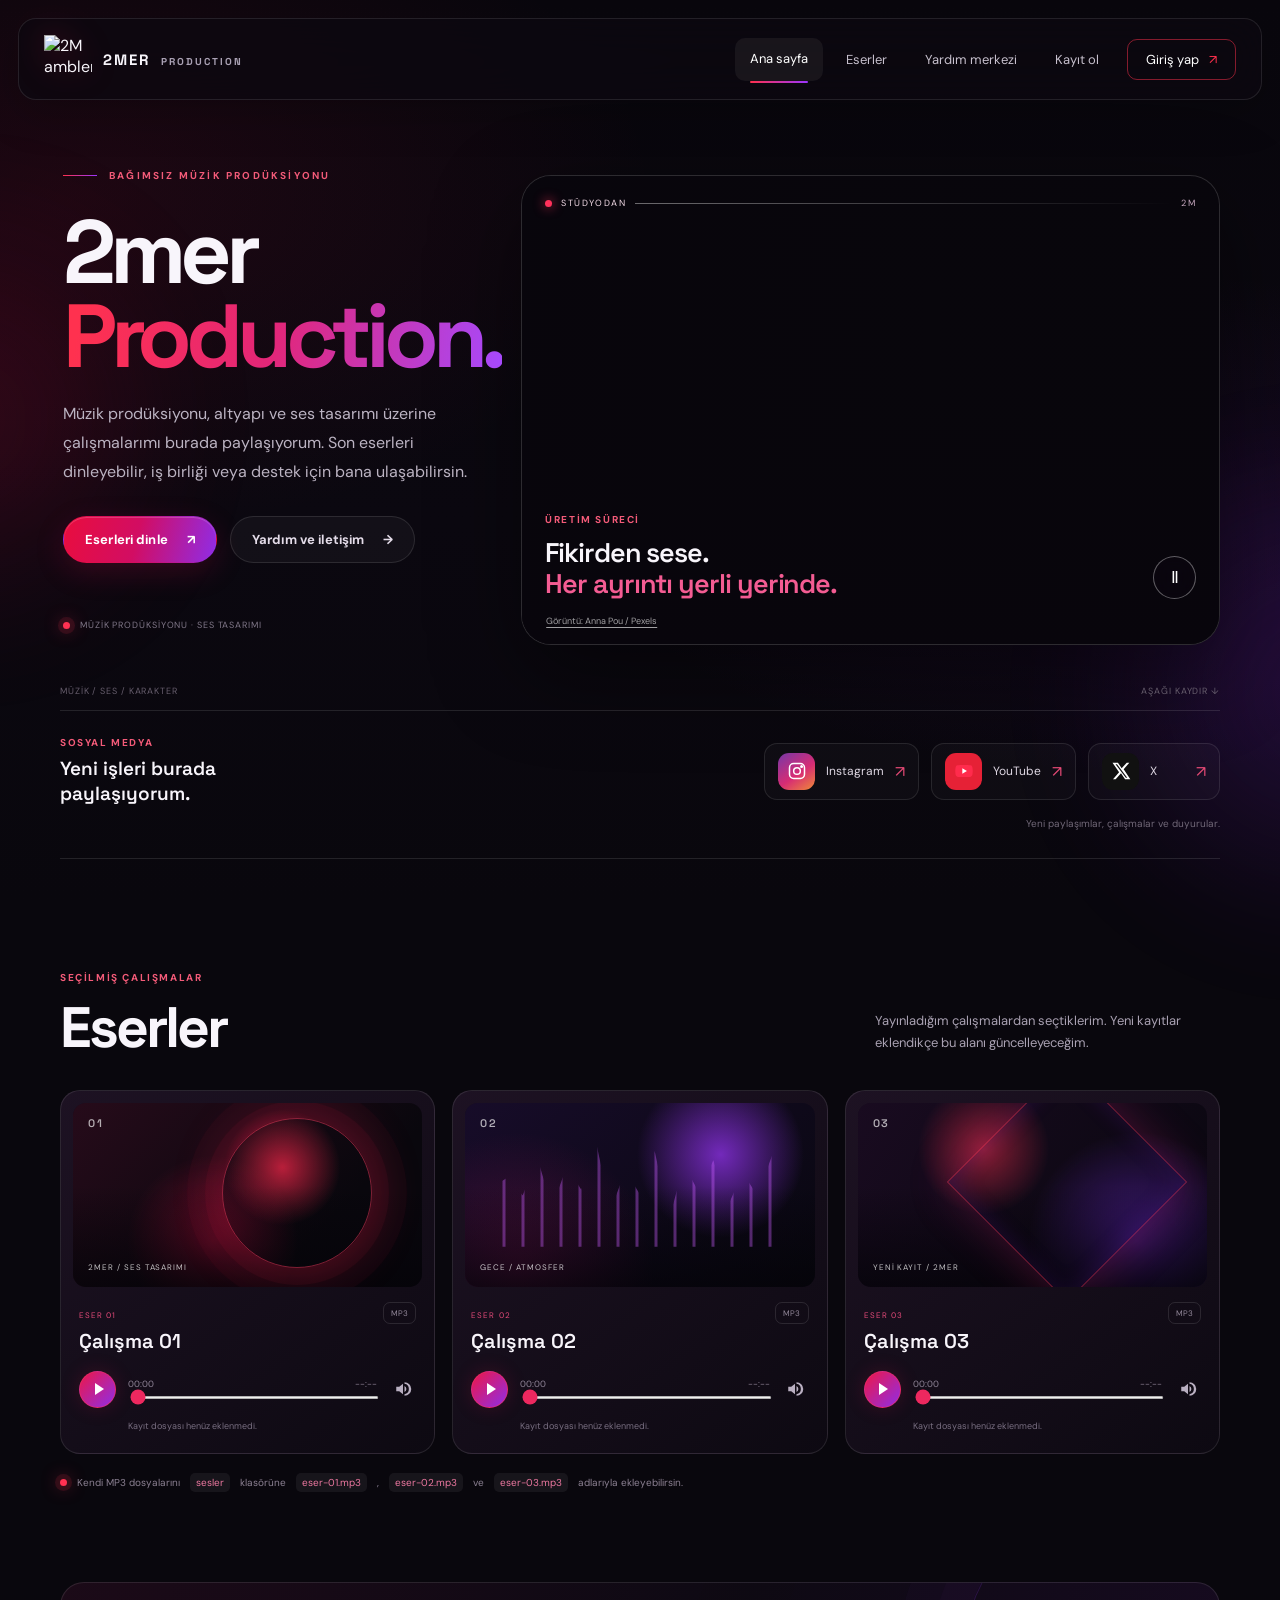
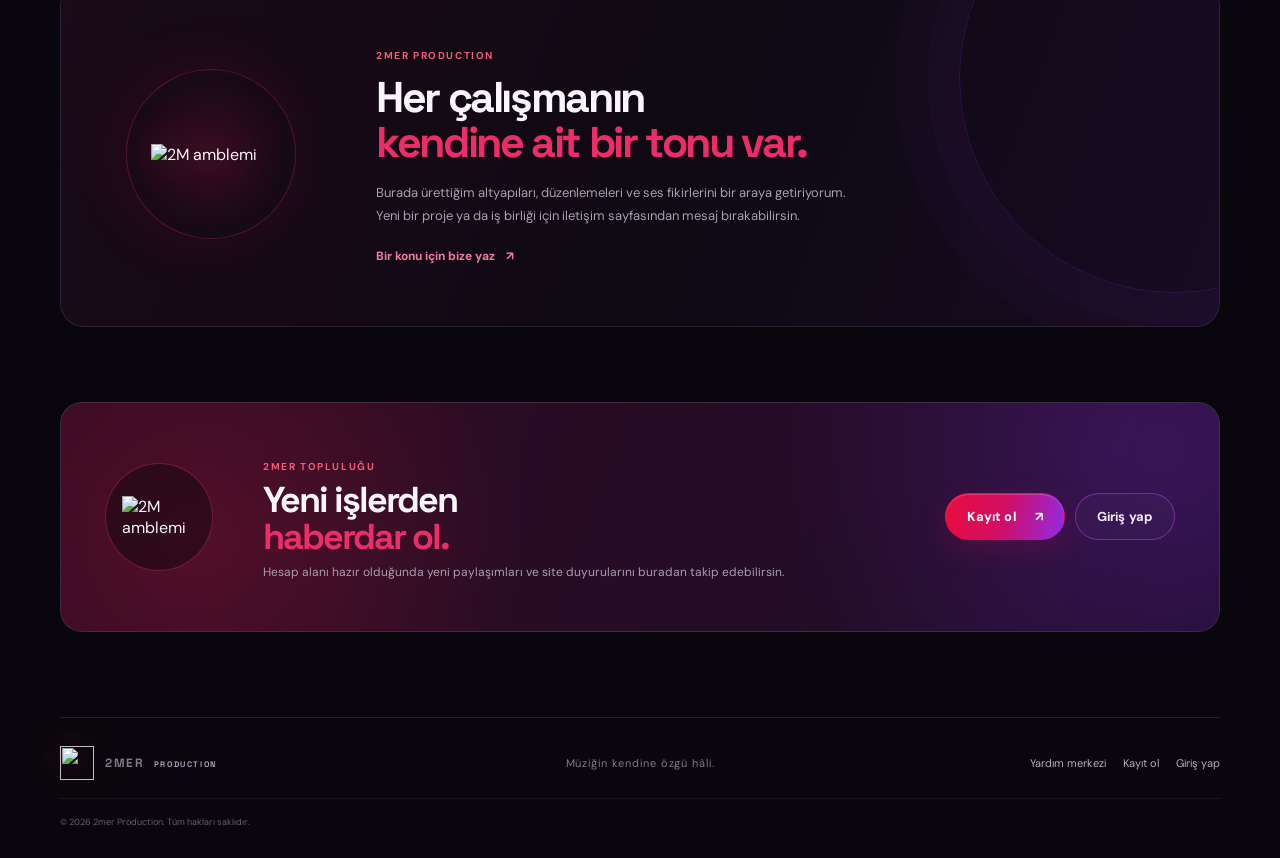
==== index.html @ 6a804c2b "Add files via upload" ====
<!doctype html>
<html lang="tr">
<head>
  <meta charset="utf-8">
  <meta name="viewport" content="width=device-width, initial-scale=1">
  <meta name="theme-color" content="#09070d">
  <meta name="description" content="2mer Production — özgün müzik çalışmaları, prodüksiyon ve ses tasarımı.">
  <title>2mer Production — Özgün Müzik ve Prodüksiyon</title>
  <link rel="icon" type="image/svg+xml" href="assets/favicon.svg">
  <link rel="preconnect" href="https://fonts.googleapis.com">
  <link rel="preconnect" href="https://fonts.gstatic.com" crossorigin>
  <link href="https://fonts.googleapis.com/css2?family=DM+Sans:wght@400;500;600;700&family=Space+Grotesk:wght@400;500;600;700&display=swap" rel="stylesheet">
  <link rel="stylesheet" href="style.css">
</head>
<body>
  <div class="ambient ambient-red"></div><div class="ambient ambient-purple"></div>
  <header class="site-header">
  <a class="brand" href="index.html" aria-label="2mer Production ana sayfa">
    <img src="assets/brand-mark.svg" alt="2M amblemi">
    <span class="brand-word">2MER <b>PRODUCTION</b></span>
  </a>
  <button class="menu-toggle" type="button" aria-label="Menüyü aç" aria-expanded="false"><span></span><span></span></button>
  <nav class="main-nav" aria-label="Ana menü">
    <a class="active" href="index.html">Ana sayfa</a>
    <a  href="index.html#eserler">Eserler</a>
    <a  href="iletisim.html">Yardım merkezi</a>
    <a  href="kayit.html">Kayıt ol</a>
    <a class="nav-login " href="giris.html">Giriş yap <span>↗</span></a>
  </nav>
</header>
  <main>
    <section class="hero wrap">
      <div class="hero-copy reveal">
        <div class="eyebrow"><span class="eyebrow-line"></span> BAĞIMSIZ MÜZİK PRODÜKSİYONU</div>
        <h1>2mer<br><span>Production.</span></h1>
        <p class="hero-lead">Müzik prodüksiyonu, altyapı ve ses tasarımı üzerine çalışmalarımı burada paylaşıyorum. Son eserleri dinleyebilir, iş birliği veya destek için bana ulaşabilirsin.</p>
        <div class="hero-actions">
          <a class="button button-primary" href="#eserler">Eserleri dinle <span>↗</span></a>
          <a class="button button-quiet" href="iletisim.html">Yardım ve iletişim <span>→</span></a>
        </div>
        <div class="hero-meta"><span class="pulse-dot"></span> MÜZİK PRODÜKSİYONU · SES TASARIMI</div>
      </div>
      <div class="hero-visual hero-video-frame reveal">
        <video class="hero-video" autoplay muted loop playsinline preload="metadata" poster="assets/hero-studio.png" aria-label="Kayıt stüdyosunda çalışan prodüktör">
          <source src="https://videos.pexels.com/video-files/8114981/8114981-uhd_3840_2160_24fps.mp4" type="video/mp4">
        </video>
        <div class="hero-video-shade"></div>
        <div class="video-topline"><span class="video-live-dot"></span> STÜDYODAN <span class="video-topline-line"></span><span>2M</span></div>
        <div class="video-caption-panel">
          <div><span class="section-kicker">ÜRETİM SÜRECİ</span><h2>Fikirden sese.<br><em>Her ayrıntı yerli yerinde.</em></h2></div>
          <button class="video-toggle" type="button" data-video-toggle aria-label="Videoyu duraklat">Ⅱ</button>
        </div>
        <a class="video-credit" href="https://www.pexels.com/video/a-person-wearing-headset-on-a-recording-studio-8114981/" target="_blank" rel="noopener noreferrer">Görüntü: Anna Pou / Pexels</a>
      </div>
      <div class="hero-bottom-line"><span>MÜZİK / SES / KARAKTER</span><span>AŞAĞI KAYDIR ↓</span></div>
    </section>

    <section class="social-strip wrap reveal" aria-label="Sosyal medya hesapları">
  <div class="social-intro"><span class="section-kicker">SOSYAL MEDYA</span><strong>Yeni işleri burada paylaşıyorum.</strong></div>
  <div class="social-links social-links-square">
    <a class="social-tile" href="https://instagram.com/" target="_blank" rel="noopener noreferrer" aria-label="Instagram hesabı"><span class="social-icon instagram"><svg viewBox="0 0 24 24" aria-hidden="true"><rect x="3" y="3" width="18" height="18" rx="5"/><circle cx="12" cy="12" r="4"/><circle cx="17.5" cy="6.5" r=".9" class="fill-dot"/></svg></span><span>Instagram</span><i>↗</i></a>
    <a class="social-tile" href="https://youtube.com/" target="_blank" rel="noopener noreferrer" aria-label="YouTube kanalı"><span class="social-icon youtube"><svg viewBox="0 0 24 24" aria-hidden="true"><path d="M22 7.2a2.8 2.8 0 0 0-2-2C18.3 4.7 12 4.7 12 4.7s-6.3 0-8 .5a2.8 2.8 0 0 0-2 2A29 29 0 0 0 1.5 12 29 29 0 0 0 2 16.8a2.8 2.8 0 0 0 2 2c1.7.5 8 .5 8 .5s6.3 0 8-.5a2.8 2.8 0 0 0 2-2 29 29 0 0 0 .5-4.8 29 29 0 0 0-.5-4.8Z"/><path class="play-mark" d="m10 8.8 5.5 3.2-5.5 3.2Z"/></svg></span><span>YouTube</span><i>↗</i></a>
    <a class="social-tile" href="https://x.com/" target="_blank" rel="noopener noreferrer" aria-label="X hesabı"><span class="social-icon x-social"><svg viewBox="0 0 24 24" aria-hidden="true"><path d="M18.9 2H22l-6.8 7.8L23.2 22h-6.3L12 14.6 5.6 22H2.4l7.3-8.4L1.8 2h6.5l4.5 6.8L18.9 2Zm-1.1 18h1.7L7.2 3.9H5.4L17.8 20Z"/></svg></span><span>X</span><i>↗</i></a>
  </div>
  <p class="social-note">Yeni paylaşımlar, çalışmalar ve duyurular.</p>
</section>

    <section class="beats-section wrap" id="eserler">
      <div class="section-heading reveal"><div><span class="section-kicker">SEÇİLMİŞ ÇALIŞMALAR</span><h2>Eserler</h2></div><p>Yayınladığım çalışmalardan seçtiklerim. Yeni kayıtlar eklendikçe bu alanı güncelleyeceğim.</p></div>
      <div class="beat-grid">
        <article class="beat-card reveal" data-track-card>
          <div class="beat-art art-one"><span class="art-index">01</span><div class="art-rings"></div><span class="art-label">2MER / SES TASARIMI</span></div>
          <div class="beat-info"><div class="beat-title-row"><div><span class="track-type">ESER 01</span><h3>Çalışma 01</h3></div><span class="track-bpm">MP3</span></div>
            <div class="player-row"><button class="play-button" type="button" aria-label="Birinci kaydı çal" data-play="sesler/eser-01.mp3"><span class="play-triangle"></span></button><div class="track-progress"><div class="progress-copy"><span data-current>00:00</span><span data-duration>--:--</span></div><input type="range" min="0" max="100" value="0" aria-label="Çalışma 01 ilerleme" data-seek></div><button class="volume-button" type="button" aria-label="Sesi aç veya kapat" data-volume><svg viewBox="0 0 24 24"><path d="M3 9v6h4l5 4V5L7 9H3Zm13.5 3a4.5 4.5 0 0 0-2.5-4v8a4.5 4.5 0 0 0 2.5-4Zm-2.5-9v2.1a7 7 0 0 1 0 13.8V21a9 9 0 0 0 0-18Z"/></svg></button></div>
            <audio preload="metadata" src="sesler/eser-01.mp3"></audio><p class="track-hint" data-track-status>Ses dosyası eklendiğinde burada dinleyebilirsin.</p>
          </div>
        </article>
        <article class="beat-card reveal" data-track-card>
          <div class="beat-art art-two"><span class="art-index">02</span><div class="art-bars"></div><span class="art-label">GECE / ATMOSFER</span></div>
          <div class="beat-info"><div class="beat-title-row"><div><span class="track-type">ESER 02</span><h3>Çalışma 02</h3></div><span class="track-bpm">MP3</span></div>
            <div class="player-row"><button class="play-button" type="button" aria-label="İkinci kaydı çal" data-play="sesler/eser-02.mp3"><span class="play-triangle"></span></button><div class="track-progress"><div class="progress-copy"><span data-current>00:00</span><span data-duration>--:--</span></div><input type="range" min="0" max="100" value="0" aria-label="Çalışma 02 ilerleme" data-seek></div><button class="volume-button" type="button" aria-label="Sesi aç veya kapat" data-volume><svg viewBox="0 0 24 24"><path d="M3 9v6h4l5 4V5L7 9H3Zm13.5 3a4.5 4.5 0 0 0-2.5-4v8a4.5 4.5 0 0 0 2.5-4Zm-2.5-9v2.1a7 7 0 0 1 0 13.8V21a9 9 0 0 0 0-18Z"/></svg></button></div>
            <audio preload="metadata" src="sesler/eser-02.mp3"></audio><p class="track-hint" data-track-status>Ses dosyası eklendiğinde burada dinleyebilirsin.</p>
          </div>
        </article>
        <article class="beat-card reveal" data-track-card>
          <div class="beat-art art-three"><span class="art-index">03</span><div class="art-cross"></div><span class="art-label">YENİ KAYIT / 2MER</span></div>
          <div class="beat-info"><div class="beat-title-row"><div><span class="track-type">ESER 03</span><h3>Çalışma 03</h3></div><span class="track-bpm">MP3</span></div>
            <div class="player-row"><button class="play-button" type="button" aria-label="Üçüncü kaydı çal" data-play="sesler/eser-03.mp3"><span class="play-triangle"></span></button><div class="track-progress"><div class="progress-copy"><span data-current>00:00</span><span data-duration>--:--</span></div><input type="range" min="0" max="100" value="0" aria-label="Çalışma 03 ilerleme" data-seek></div><button class="volume-button" type="button" aria-label="Sesi aç veya kapat" data-volume><svg viewBox="0 0 24 24"><path d="M3 9v6h4l5 4V5L7 9H3Zm13.5 3a4.5 4.5 0 0 0-2.5-4v8a4.5 4.5 0 0 0 2.5-4Zm-2.5-9v2.1a7 7 0 0 1 0 13.8V21a9 9 0 0 0 0-18Z"/></svg></button></div>
            <audio preload="metadata" src="sesler/eser-03.mp3"></audio><p class="track-hint" data-track-status>Ses dosyası eklendiğinde burada dinleyebilirsin.</p>
          </div>
        </article>
      </div>
      <div class="audio-footnote"><span class="pulse-dot"></span> Kendi MP3 dosyalarını <code>sesler</code> klasörüne <code>eser-01.mp3</code>, <code>eser-02.mp3</code> ve <code>eser-03.mp3</code> adlarıyla ekleyebilirsin.</div>
    </section>

    <section class="manifesto wrap reveal">
      <div class="manifesto-mark"><img src="assets/brand-mark.svg" alt="2M amblemi"></div>
      <div><span class="section-kicker">2MER PRODUCTION</span><h2>Her çalışmanın<br><em>kendine ait bir tonu var.</em></h2><p>Burada ürettiğim altyapıları, düzenlemeleri ve ses fikirlerini bir araya getiriyorum. Yeni bir proje ya da iş birliği için iletişim sayfasından mesaj bırakabilirsin.</p><a class="text-link" href="iletisim.html">Bir konu için bize yaz <span>↗</span></a></div>
      <div class="manifesto-orbit"></div>
    </section>

    <section class="join-banner wrap reveal"><div class="join-glow"></div><div class="join-logo"><img src="assets/brand-mark.svg" alt="2M amblemi"></div><div class="join-copy"><span class="section-kicker">2MER TOPLULUĞU</span><h2>Yeni işlerden<br><em>haberdar ol.</em></h2><p>Hesap alanı hazır olduğunda yeni paylaşımları ve site duyurularını buradan takip edebilirsin.</p></div><div class="join-actions"><a class="button button-primary" href="kayit.html">Kayıt ol <span>↗</span></a><a class="button button-outline" href="giris.html">Giriş yap</a></div></section>
  </main>
  <footer class="site-footer wrap"><a class="brand" href="index.html"><img src="assets/brand-mark.svg" alt=""><span class="brand-word">2MER <b>PRODUCTION</b></span></a><p>Müziğin kendine özgü hâli.</p><div class="footer-links"><a href="iletisim.html">Yardım merkezi</a><a href="kayit.html">Kayıt ol</a><a href="giris.html">Giriş yap</a></div><small>© <span data-year></span> 2mer Production. Tüm hakları saklıdır.</small></footer>
  <div class="toast" role="status" aria-live="polite"></div>
  <script src="script.js"></script>
</body>
</html>
---- style.css ----
:root{--bg:#09070d;--panel:#130d19;--panel-2:#1a1022;--line:rgba(255,255,255,.11);--text:#f8f5fb;--muted:#a9a1b2;--red:#ff304d;--red-dark:#b9083d;--purple:#9b35ff;--pink:#d92b87;--font-display:'Space Grotesk',sans-serif;--font-body:'DM Sans',sans-serif;--content:1160px;--shadow:0 28px 90px rgba(0,0,0,.45)}
*{box-sizing:border-box}html{scroll-behavior:smooth;scroll-padding-top:100px}body{margin:0;min-height:100vh;background:var(--bg);color:var(--text);font-family:var(--font-body);overflow-x:hidden;position:relative}body:before{content:"";position:fixed;inset:0;pointer-events:none;z-index:-2;background:radial-gradient(ellipse at 6% 22%,rgba(168,8,50,.13),transparent 34%),radial-gradient(ellipse at 88% 58%,rgba(112,23,171,.12),transparent 34%),linear-gradient(180deg,#09070d 0%,#0b0810 58%,#09070d 100%)}a{color:inherit;text-decoration:none}button,input,textarea,select{font:inherit}.wrap{width:min(var(--content),calc(100% - 56px));margin-inline:auto}.ambient{position:fixed;z-index:-1;pointer-events:none;filter:blur(85px);opacity:.16;border-radius:100%}.ambient-red{width:300px;height:300px;background:#e50942;left:-190px;top:30vh}.ambient-purple{width:340px;height:340px;background:#8f27f3;right:-210px;top:58vh}
.site-header{width:min(1320px,calc(100% - 36px));height:82px;margin:18px auto 0;padding:0 25px;border:1px solid rgba(255,255,255,.1);border-radius:18px;background:rgba(12,8,16,.76);backdrop-filter:blur(22px);display:flex;align-items:center;justify-content:space-between;position:relative;z-index:20;box-shadow:0 12px 45px rgba(0,0,0,.22)}.brand{display:inline-flex;align-items:center;gap:11px;min-width:max-content}.brand img{width:43px;height:43px;object-fit:contain;filter:drop-shadow(0 0 13px rgba(236,26,74,.26))}.brand-word{font:700 15px var(--font-display);letter-spacing:.15em}.brand-word b{color:#aaa1b4;font-size:10px;letter-spacing:.2em;margin-left:5px}.main-nav{display:flex;align-items:center;gap:8px}.main-nav a{font-size:13px;color:#c7c0cd;padding:12px 15px;border-radius:10px;transition:.25s}.main-nav a:hover,.main-nav a.active{color:white;background:rgba(255,255,255,.055)}.main-nav a.active:after{content:"";display:block;height:2px;background:linear-gradient(90deg,var(--red),var(--purple));position:relative;top:14px;border-radius:4px}.main-nav .nav-login{border:1px solid rgba(255,48,77,.5);color:white;padding:11px 18px;margin-left:5px}.nav-login span{color:var(--red);margin-left:7px}.menu-toggle{display:none}
.hero{min-height:635px;position:relative;display:grid;grid-template-columns:.88fr 1.12fr;align-items:center;padding:68px 0 58px}.hero-copy{position:relative;z-index:3;padding:0 0 20px 3px}.eyebrow,.section-kicker{font-size:10px;letter-spacing:.22em;font-weight:700;color:#f45b79}.eyebrow{display:flex;align-items:center;gap:12px}.eyebrow-line{display:inline-block;width:34px;height:1px;background:linear-gradient(90deg,var(--red),var(--purple))}.hero h1{font:700 clamp(56px,7vw,92px)/.94 var(--font-display);letter-spacing:-.07em;margin:28px 0 22px}.hero h1 span{background:linear-gradient(100deg,#ff314f 5%,#e32678 48%,#a54aff 100%);background-clip:text;color:transparent}.hero-lead{font-size:16px;line-height:1.8;color:#bbb3c2;max-width:435px;margin:0 0 30px}.hero-actions{display:flex;align-items:center;gap:13px;flex-wrap:wrap}.button{display:inline-flex;min-height:47px;padding:0 21px;align-items:center;justify-content:center;gap:19px;border-radius:999px;font-size:13px;font-weight:700;letter-spacing:.01em;border:1px solid transparent;cursor:pointer;transition:transform .22s,box-shadow .22s,border-color .22s}.button:hover{transform:translateY(-3px)}.button-primary{color:white;background:linear-gradient(105deg,#e90d3e 0%,#d20d63 48%,#8f2de7 100%);box-shadow:0 9px 30px rgba(208,13,81,.2),inset 0 1px 0 rgba(255,255,255,.18)}.button-primary:hover{box-shadow:0 10px 40px rgba(224,20,86,.36)}.button-quiet{color:#e4dce9;background:rgba(255,255,255,.035);border-color:rgba(255,255,255,.11)}.button-outline{border-color:rgba(189,77,255,.45);color:#f4eafa;background:rgba(255,255,255,.025)}.hero-meta{display:flex;align-items:center;gap:10px;color:#817889;font-size:9px;letter-spacing:.17em;margin-top:56px}.pulse-dot{width:7px;height:7px;border-radius:50%;background:#ff3152;box-shadow:0 0 0 5px rgba(255,49,82,.12),0 0 18px #ff3152;display:inline-block;flex:none}.hero-visual{height:495px;position:relative;margin-left:-75px;border:1px solid rgba(255,255,255,.12);border-radius:30px;overflow:hidden;background:#100911;box-shadow:var(--shadow);isolation:isolate}.hero-image{position:absolute;inset:0;background:url('assets/hero-studio.png') center/cover no-repeat;opacity:.95;transform:scale(1.02)}.hero-image-shade{position:absolute;inset:0;background:linear-gradient(90deg,#09070d 0%,rgba(9,7,13,.58) 22%,transparent 61%),linear-gradient(0deg,#09070d 0%,transparent 24%,rgba(9,7,13,.12) 100%)}.hero-orbit{position:absolute;border:1px solid rgba(255,48,77,.27);border-radius:50%;width:390px;height:390px;top:38px;right:35px;transform:rotate(-25deg)}.orbit-two{width:310px;height:310px;top:78px;right:75px;border-color:rgba(155,53,255,.3);transform:rotate(30deg)}.hero-stamp{position:absolute;right:40px;top:35px;width:104px;height:104px;border-radius:50%;border:1px solid rgba(255,255,255,.25);background:rgba(12,7,16,.5);backdrop-filter:blur(12px);display:flex;flex-direction:column;align-items:center;justify-content:center;box-shadow:0 0 42px rgba(180,23,111,.2)}.hero-stamp span{font:700 32px var(--font-display);background:linear-gradient(110deg,var(--red),var(--purple));background-clip:text;color:transparent}.hero-stamp small{font-size:7px;letter-spacing:.19em;color:#c5b9cb;text-align:center;line-height:1.6}.visual-caption{position:absolute;bottom:24px;left:25px;color:#bcb2c3;font-size:9px;letter-spacing:.18em;display:flex;align-items:center;gap:10px}.caption-dot{width:5px;height:5px;border-radius:50%;background:var(--purple);box-shadow:0 0 10px var(--purple)}.hero-bottom-line{position:absolute;bottom:13px;left:0;right:0;display:flex;justify-content:space-between;color:#665d6c;font-size:9px;letter-spacing:.17em}
.social-strip{position:relative;border-top:1px solid var(--line);border-bottom:1px solid var(--line);padding:25px 0 28px;display:grid;grid-template-columns:220px 1fr;align-items:center;gap:24px}.social-intro{display:flex;flex-direction:column;gap:7px}.social-intro strong{font:600 19px var(--font-display)}.social-links{display:flex;justify-content:flex-end;gap:12px}.social-tile{display:flex;align-items:center;gap:11px;padding:9px 13px;border-radius:13px;border:1px solid rgba(255,255,255,.1);background:rgba(255,255,255,.025);transition:.25s;min-width:145px}.social-tile:hover{border-color:rgba(222,33,104,.48);transform:translateY(-3px);background:rgba(255,255,255,.05)}.social-tile>span:nth-child(2){font-size:12px;color:#ded7e3}.social-tile i{font-style:normal;color:#e64a76;margin-left:auto}.social-icon{width:31px;height:31px;border-radius:9px;display:grid;place-items:center;background:rgba(255,255,255,.07)}.social-icon svg{width:17px;height:17px;fill:none;stroke:white;stroke-width:1.8;stroke-linecap:round;stroke-linejoin:round}.social-icon.youtube svg{fill:#ff2b4c;stroke:none}.social-icon.youtube .play-mark{fill:white}.social-icon.x-social svg{fill:white;stroke:none}.social-note{grid-column:2;text-align:right;margin:-14px 0 0;color:#716878;font-size:10px}
.beats-section{padding:106px 0 90px}.section-heading{display:flex;justify-content:space-between;align-items:end;margin-bottom:32px;gap:30px}.section-heading h2,.manifesto h2,.join-copy h2{font:700 clamp(35px,5vw,54px)/1.05 var(--font-display);letter-spacing:-.055em;margin:12px 0 0}.section-heading h2 em,.manifesto h2 em,.join-copy h2 em,.inner-heading h1 em,.contact-aside h2 em,.auth-art h1 em,.form-heading h2 em{font-style:normal;color:#ed2d69}.section-heading>p{max-width:345px;color:var(--muted);font-size:13px;line-height:1.7;margin:0 0 4px}.beat-grid{display:grid;grid-template-columns:repeat(3,1fr);gap:17px}.beat-card{border:1px solid rgba(255,255,255,.1);background:linear-gradient(145deg,rgba(31,19,37,.94),rgba(14,10,19,.94));border-radius:20px;padding:12px;overflow:hidden;transition:.28s}.beat-card:hover{transform:translateY(-5px);border-color:rgba(236,38,105,.4);box-shadow:0 18px 50px rgba(0,0,0,.25)}.beat-art{height:184px;border-radius:13px;position:relative;overflow:hidden;isolation:isolate;display:flex;align-items:end;padding:15px;background:#160c1c}.beat-art:before,.beat-art:after{content:"";position:absolute;inset:0;z-index:-1}.art-one:before{background:radial-gradient(circle at 60% 35%,rgba(255,40,76,.7),transparent 24%),radial-gradient(circle at 40% 75%,rgba(173,13,57,.55),transparent 34%),linear-gradient(135deg,#260b1a,#09070d 70%)}.art-two:before{background:radial-gradient(circle at 73% 28%,rgba(157,55,255,.7),transparent 29%),radial-gradient(circle at 15% 90%,rgba(205,25,111,.28),transparent 40%),linear-gradient(140deg,#170c29,#08070f)}.art-three:before{background:radial-gradient(circle at 36% 25%,rgba(255,49,77,.5),transparent 25%),radial-gradient(circle at 80% 75%,rgba(115,42,225,.5),transparent 35%),linear-gradient(125deg,#190b20,#08070e)}.beat-art:after{background:linear-gradient(0deg,rgba(4,3,8,.72),transparent 55%)}.art-index{position:absolute;top:13px;left:15px;font:600 11px var(--font-display);color:rgba(255,255,255,.67);letter-spacing:.14em}.art-label{font-size:8px;letter-spacing:.2em;color:rgba(255,255,255,.75);position:relative}.art-rings{position:absolute;width:150px;height:150px;border:1px solid rgba(255,61,98,.48);border-radius:50%;top:15px;right:50px;box-shadow:0 0 0 17px rgba(247,26,78,.06),0 0 0 35px rgba(247,26,78,.04),0 0 50px rgba(255,34,82,.3)}.art-bars{position:absolute;inset:30px 28px 40px;opacity:.48;background:repeating-linear-gradient(90deg,transparent 0 9px,rgba(202,93,255,.8) 10px 12px,transparent 13px 19px);clip-path:polygon(0 47%,5% 39%,10% 55%,15% 22%,20% 65%,25% 30%,30% 50%,35% 8%,40% 68%,45% 33%,50% 54%,55% 16%,60% 75%,65% 28%,70% 52%,75% 24%,80% 64%,85% 35%,90% 55%,95% 20%,100% 49%,100% 100%,0 100%)}.art-cross{position:absolute;width:170px;height:170px;border:1px solid rgba(255,54,102,.45);transform:rotate(45deg);top:-6px;right:55px;box-shadow:0 0 45px rgba(195,34,113,.3),inset 0 0 25px rgba(143,39,255,.15)}.beat-info{padding:15px 6px 7px}.beat-title-row{display:flex;justify-content:space-between;align-items:start;margin-bottom:17px}.track-type{font-size:8px;letter-spacing:.2em;color:#e34a79}.beat-title-row h3{font:600 20px var(--font-display);margin:5px 0 0}.track-bpm{border:1px solid rgba(255,255,255,.11);border-radius:7px;padding:5px 7px;color:#958a9c;font-size:8px;letter-spacing:.08em}.player-row{display:flex;align-items:center;gap:12px}.play-button{width:37px;height:37px;border-radius:50%;border:1px solid rgba(242,47,100,.65);background:linear-gradient(135deg,#ed1748,#8f2de7);display:grid;place-items:center;flex:none;cursor:pointer;box-shadow:0 0 20px rgba(220,20,80,.18)}.play-triangle{width:0;height:0;border-top:6px solid transparent;border-bottom:6px solid transparent;border-left:9px solid white;margin-left:3px}.play-button.is-playing .play-triangle{width:9px;height:12px;border:0;border-left:3px solid white;border-right:3px solid white;margin:0}.track-progress{min-width:0;flex:1}.progress-copy{display:flex;justify-content:space-between;color:#8f8497;font-size:9px;margin-bottom:6px;font-variant-numeric:tabular-nums}.track-progress input{width:100%;height:3px;display:block;accent-color:#ed285f;cursor:pointer}.volume-button{width:27px;height:27px;border:0;background:none;cursor:pointer;padding:4px}.volume-button svg{width:18px;fill:#b9afc1}.track-hint{font-size:9px;color:#786e80;margin:12px 0 0 49px;min-height:14px}.audio-footnote{margin-top:19px;color:#8c8193;font-size:10px;display:flex;align-items:center;gap:10px}.audio-footnote code{color:#ed78a1;background:rgba(255,255,255,.06);padding:3px 6px;border-radius:5px}
.manifesto{position:relative;min-height:345px;border:1px solid rgba(255,255,255,.1);border-radius:24px;background:linear-gradient(110deg,rgba(30,11,25,.9),rgba(15,10,20,.93) 54%,rgba(26,12,36,.9));display:grid;grid-template-columns:250px 1fr;align-items:center;padding:48px 65px;overflow:hidden}.manifesto-mark{width:170px;height:170px;border-radius:50%;border:1px solid rgba(255,52,89,.27);display:grid;place-items:center;background:radial-gradient(circle,rgba(228,30,85,.16),transparent 67%);box-shadow:0 0 65px rgba(208,19,88,.12)}.manifesto-mark img{width:120px;filter:drop-shadow(0 0 20px rgba(239,26,85,.35))}.manifesto h2{font-size:43px;margin:11px 0 15px}.manifesto p{max-width:490px;color:#a99eaf;font-size:13px;line-height:1.8;margin:0 0 17px}.text-link{font-weight:700;font-size:12px;color:#f07b9d}.text-link span{margin-left:8px}.manifesto-orbit{position:absolute;width:430px;height:430px;border:1px solid rgba(147,55,255,.19);border-radius:50%;right:-170px;top:-120px;box-shadow:0 0 0 32px rgba(147,55,255,.025),0 0 0 65px rgba(147,55,255,.018)}
.join-banner{position:relative;margin-top:75px;margin-bottom:85px;display:grid;grid-template-columns:130px 1fr auto;align-items:center;gap:28px;min-height:230px;padding:32px 44px;border:1px solid rgba(255,255,255,.13);border-radius:22px;overflow:hidden;background:linear-gradient(110deg,rgba(112,9,48,.31),rgba(41,15,62,.48)),#120c19}.join-glow{position:absolute;inset:0;background:radial-gradient(circle at 12% 60%,rgba(255,28,71,.18),transparent 32%),radial-gradient(circle at 95% 20%,rgba(152,47,255,.22),transparent 34%);pointer-events:none}.join-logo,.join-copy,.join-actions{position:relative}.join-logo{width:108px;height:108px;border-radius:50%;border:1px solid rgba(255,62,108,.33);background:rgba(9,7,13,.45);display:grid;place-items:center}.join-logo img{width:75px}.join-copy h2{font-size:36px;margin:7px 0}.join-copy p{color:#a99eaf;font-size:12px;margin:0}.join-actions{display:flex;gap:10px;flex-wrap:wrap;justify-content:flex-end}
.site-footer{border-top:1px solid var(--line);padding:27px 0 30px;display:grid;grid-template-columns:1fr auto 1fr;gap:12px;align-items:center;color:#83798a}.site-footer .brand img{width:34px;height:34px}.site-footer .brand-word{font-size:12px}.site-footer .brand-word b{font-size:8px}.site-footer>p{font-size:11px;letter-spacing:.08em}.footer-links{display:flex;gap:17px;justify-content:flex-end}.footer-links a{font-size:11px;color:#b7adbd}.site-footer small{grid-column:1/-1;font-size:9px;color:#665d6c;border-top:1px solid rgba(255,255,255,.06);padding-top:17px;margin-top:5px}
/* inner pages */
.inner-page .site-header{margin-bottom:0}.auth-shell{padding:83px 0 90px}.inner-heading{text-align:center;margin:0 auto 42px;max-width:700px}.inner-heading h1{font:700 clamp(42px,6vw,66px)/1 var(--font-display);letter-spacing:-.06em;margin:15px 0}.inner-heading p{color:var(--muted);font-size:14px;line-height:1.7}.contact-layout{display:grid;grid-template-columns:.85fr 1.15fr;gap:22px;max-width:1000px;margin:auto}.contact-aside,.glass-form{border:1px solid rgba(255,255,255,.12);border-radius:22px;background:linear-gradient(145deg,rgba(29,17,36,.84),rgba(13,9,17,.91));box-shadow:var(--shadow);backdrop-filter:blur(20px)}.contact-aside{padding:35px;position:relative;overflow:hidden;min-height:530px}.contact-aside:after{content:"";position:absolute;width:310px;height:310px;border:1px solid rgba(150,46,255,.22);border-radius:50%;right:-170px;bottom:-145px;box-shadow:0 0 0 25px rgba(152,44,255,.025),0 0 0 55px rgba(152,44,255,.02)}.contact-emblem{width:105px;height:105px;border-radius:50%;border:1px solid rgba(255,44,87,.28);background:radial-gradient(circle,rgba(235,23,79,.16),transparent 70%);display:grid;place-items:center;margin-bottom:36px}.contact-emblem img{width:74px}.contact-aside h2{font:700 34px/1.1 var(--font-display);letter-spacing:-.05em;margin:13px 0}.contact-aside p{max-width:315px;color:#a89eaf;font-size:13px;line-height:1.8}.contact-socials{display:flex;gap:10px;margin-top:30px}.contact-socials a{width:43px;height:43px;border-radius:12px;background:rgba(255,255,255,.05);border:1px solid rgba(255,255,255,.12);display:grid;place-items:center;font:700 12px var(--font-display);transition:.2s}.contact-socials a:hover{border-color:#e82b67;background:rgba(221,24,81,.12)}.contact-note{position:absolute;bottom:33px;left:35px;display:flex;align-items:center;gap:10px;font-size:8px;letter-spacing:.15em;color:#867b8d}.glass-form{padding:34px 38px}.form-heading{margin-bottom:27px}.form-heading h2{font:700 32px/1.1 var(--font-display);letter-spacing:-.05em;margin:9px 0}.form-heading p{color:#92889a;font-size:11px;margin:0}.glass-form form>label,.auth-form>label:not(.check-row){display:block;margin-bottom:17px;color:#d8d0dd;font-size:11px;font-weight:600}.glass-form label>span{color:#f15d82}.glass-form input:not([type=checkbox]),.glass-form textarea,.glass-form select{width:100%;margin-top:8px;border:1px solid rgba(255,255,255,.12);border-radius:10px;background:rgba(6,5,10,.57);color:white;padding:13px 14px;outline:none;font-size:12px;transition:border-color .2s,box-shadow .2s}.glass-form input:focus,.glass-form textarea:focus,.glass-form select:focus{border-color:rgba(220,47,119,.75);box-shadow:0 0 0 3px rgba(205,28,99,.1)}.glass-form textarea{resize:vertical;min-height:120px}.glass-form input::placeholder,.glass-form textarea::placeholder{color:#706778}.glass-form select{appearance:none;background-image:linear-gradient(45deg,transparent 50%,#b7a7c0 50%),linear-gradient(135deg,#b7a7c0 50%,transparent 50%);background-position:calc(100% - 17px) 19px,calc(100% - 12px) 19px;background-size:5px 5px,5px 5px;background-repeat:no-repeat}.form-submit{width:100%;margin-top:4px}.form-status{min-height:16px;font-size:10px;line-height:1.6;color:#93899a;margin:12px 0 0}.form-status.success{color:#80e0b4}.form-status.error{color:#ff8ba7}
/* auth */
.auth-main{min-height:calc(100vh - 180px);padding:62px 0 75px;display:grid;grid-template-columns:1fr .86fr;gap:60px;align-items:center}.auth-art{position:relative;min-height:570px;display:flex;flex-direction:column;justify-content:center;padding:28px 20px 28px 42px;overflow:hidden}.back-link{position:absolute;top:7px;left:2px;color:#a99eaf;font-size:11px}.back-link:hover{color:white}.auth-logo-large{width:190px;height:190px;border-radius:50%;display:grid;place-items:center;position:relative;margin-bottom:34px;background:radial-gradient(circle,rgba(239,28,82,.13),rgba(118,33,180,.04) 58%,transparent 70%);border:1px solid rgba(255,255,255,.08);box-shadow:0 0 70px rgba(168,24,97,.11)}.auth-logo-large:before,.auth-logo-large:after{content:"";position:absolute;inset:-17px;border:1px solid rgba(236,36,91,.18);border-radius:50%}.auth-logo-large:after{inset:-34px;border-color:rgba(145,50,239,.12)}.auth-logo-large img{width:128px;filter:drop-shadow(0 0 25px rgba(238,30,89,.35))}.auth-art h1{font:700 clamp(48px,6vw,76px)/.95 var(--font-display);letter-spacing:-.065em;margin:14px 0 18px}.auth-art p{font-size:13px;line-height:1.8;color:#a89eaf;max-width:390px}.auth-art-lines{display:flex;align-items:center;gap:6px;margin-top:28px;height:37px}.auth-art-lines span{width:3px;border-radius:3px;background:linear-gradient(180deg,var(--red),var(--purple));opacity:.7}.auth-art-lines span:nth-child(1){height:13px}.auth-art-lines span:nth-child(2){height:28px}.auth-art-lines span:nth-child(3){height:20px}.auth-art-lines span:nth-child(4){height:35px}.auth-art-lines span:nth-child(5){height:16px}.auth-art-lines span:nth-child(6){height:27px}.auth-art-lines span:nth-child(7){height:11px}.auth-card{padding:32px 33px}.auth-card .form-heading{margin-bottom:24px}.auth-card .form-heading h2{font-size:30px}.auth-form>label{margin-bottom:17px}.password-wrap{position:relative;margin-top:8px}.password-wrap input{padding-right:50px!important;margin-top:0!important}.eye-toggle{position:absolute;right:8px;top:50%;transform:translateY(-50%);border:0;background:transparent;color:#b7a9c0;cursor:pointer;font-size:16px;padding:8px}.eye-toggle:hover{color:white}.check-row{display:flex!important;align-items:center;gap:9px;color:#aaa0b2!important;font-size:10px!important;font-weight:400!important;margin:9px 0 14px!important}.check-row input{accent-color:#e62860;width:14px;height:14px;margin:0}.terms-row{align-items:flex-start!important;line-height:1.5}.or-divider{display:flex;align-items:center;gap:12px;color:#7e7387;font-size:8px;letter-spacing:.18em;margin:24px 0 15px}.or-divider span{height:1px;background:rgba(255,255,255,.1);flex:1}.auth-socials{display:flex;justify-content:center;gap:12px}.auth-socials a{width:46px;height:46px;border-radius:12px;background:rgba(255,255,255,.04);border:1px solid rgba(255,255,255,.12);display:grid;place-items:center;transition:.2s}.auth-socials a:hover{transform:translateY(-3px);border-color:rgba(230,36,104,.6)}.auth-socials svg{width:19px;height:19px;stroke:white;stroke-width:1.8;fill:none;stroke-linecap:round;stroke-linejoin:round}.auth-socials a:nth-child(2) svg{fill:#ff304d;stroke:none}.auth-socials a:nth-child(2) .play-mark{fill:white}.auth-socials a:nth-child(3) svg{fill:white;stroke:none}.switch-auth{text-align:center;font-size:10px;color:#968b9d;margin:19px 0 0}.switch-auth a,.login-bottom a,.login-options>a{color:#f06b92;font-weight:700}.login-card{max-width:475px;width:100%;justify-self:end}.login-options{display:flex;justify-content:space-between;align-items:center;margin:2px 0 17px}.login-options .check-row{margin:0!important}.login-options>a{font-size:10px}.login-bottom{text-align:center;color:#9a90a0;font-size:10px;margin-top:21px}.login-bottom a{margin-left:5px}.login-social-row{display:flex;justify-content:center;gap:19px;margin-top:22px;padding-top:16px;border-top:1px solid rgba(255,255,255,.07)}.login-social-row a{color:#9a8fa0;font-size:9px}.login-social-row a:hover{color:#fff}
.toast{position:fixed;bottom:24px;left:50%;transform:translate(-50%,20px);z-index:100;opacity:0;pointer-events:none;background:rgba(25,15,31,.96);border:1px solid rgba(255,255,255,.16);border-radius:12px;padding:13px 18px;color:white;font-size:12px;box-shadow:var(--shadow);transition:.25s;max-width:min(90vw,520px);text-align:center}.toast.show{opacity:1;transform:translate(-50%,0)}.reveal{opacity:0;transform:translateY(20px);transition:opacity .7s ease,transform .7s ease}.reveal.visible{opacity:1;transform:none}
@media(max-width:940px){.hero{grid-template-columns:1fr;padding-top:62px;gap:26px}.hero-copy{max-width:660px}.hero-visual{margin:0;height:390px}.hero-meta{margin-top:32px}.hero-bottom-line{position:static;margin-top:-10px}.social-strip{grid-template-columns:1fr}.social-links{justify-content:flex-start;flex-wrap:wrap}.social-note{grid-column:1;text-align:left;margin:0}.beat-grid{grid-template-columns:repeat(2,1fr)}.beat-card:last-child{grid-column:1/-1}.manifesto{grid-template-columns:185px 1fr;padding:40px}.manifesto-mark{width:145px;height:145px}.manifesto-mark img{width:105px}.auth-main{gap:30px}.auth-art{padding-left:20px}.auth-logo-large{width:150px;height:150px}.auth-logo-large img{width:100px}.contact-layout{grid-template-columns:.75fr 1.25fr}}
@media(max-width:700px){.wrap{width:min(100% - 34px,var(--content))}.site-header{width:calc(100% - 22px);height:68px;margin-top:11px;padding:0 14px;border-radius:14px}.brand img{width:37px;height:37px}.brand-word{font-size:13px}.brand-word b{font-size:8px}.menu-toggle{display:flex;flex-direction:column;gap:5px;border:1px solid rgba(255,255,255,.13);background:rgba(255,255,255,.04);border-radius:9px;width:42px;height:40px;align-items:center;justify-content:center;cursor:pointer}.menu-toggle span{width:17px;height:2px;background:white;border-radius:2px;transition:.2s}.menu-toggle[aria-expanded=true] span:first-child{transform:translateY(3.5px) rotate(45deg)}.menu-toggle[aria-expanded=true] span:last-child{transform:translateY(-3.5px) rotate(-45deg)}.main-nav{display:none;position:absolute;top:calc(100% + 9px);left:0;right:0;padding:10px;border:1px solid rgba(255,255,255,.12);border-radius:14px;background:rgba(14,9,19,.97);backdrop-filter:blur(20px);box-shadow:var(--shadow);flex-direction:column;align-items:stretch;gap:3px}.main-nav.open{display:flex}.main-nav a{padding:13px 14px}.main-nav a.active:after{display:none}.main-nav .nav-login{margin:4px 0 0;text-align:center}.hero{min-height:0;padding:57px 0 31px;gap:28px}.hero h1{font-size:clamp(53px,14vw,75px);margin:23px 0 17px}.hero-lead{font-size:14px;line-height:1.75;max-width:420px}.hero-actions{gap:9px}.button{min-height:44px;padding:0 16px;font-size:11px;gap:12px}.hero-meta{font-size:8px;margin-top:28px}.hero-visual{height:300px;border-radius:21px;margin:0}.hero-image{background-position:57% center}.hero-image-shade{background:linear-gradient(90deg,rgba(9,7,13,.4),transparent 70%),linear-gradient(0deg,#09070d 0%,transparent 35%)}.hero-orbit{width:260px;height:260px;right:-10px;top:21px}.orbit-two{width:205px;height:205px;right:17px;top:47px}.hero-stamp{width:76px;height:76px;right:17px;top:17px}.hero-stamp span{font-size:23px}.hero-stamp small{font-size:6px}.visual-caption{font-size:7px;bottom:16px;left:16px}.hero-bottom-line{font-size:7px;letter-spacing:.1em}.social-strip{padding:23px 0;gap:15px}.social-intro strong{font-size:17px}.social-links{gap:8px}.social-tile{min-width:0;flex:1;padding:9px 8px;gap:7px}.social-tile>span:nth-child(2){font-size:10px}.social-tile i{display:none}.social-icon{width:29px;height:29px}.social-note{font-size:9px}.beats-section{padding:72px 0 62px}.section-heading{display:block;margin-bottom:22px}.section-heading h2{font-size:39px}.section-heading>p{margin-top:12px;font-size:12px}.beat-grid{grid-template-columns:1fr;gap:13px}.beat-card:last-child{grid-column:auto}.beat-art{height:155px}.beat-info{padding:13px 4px 6px}.beat-title-row h3{font-size:18px}.track-hint{margin-left:48px}.audio-footnote{align-items:flex-start;font-size:9px;line-height:1.6}.manifesto{grid-template-columns:1fr;gap:20px;padding:27px 24px;min-height:auto}.manifesto-mark{width:104px;height:104px}.manifesto-mark img{width:75px}.manifesto h2{font-size:35px}.manifesto p{font-size:12px}.join-banner{margin-top:48px;margin-bottom:58px;grid-template-columns:75px 1fr;gap:14px;padding:25px 20px}.join-logo{width:70px;height:70px}.join-logo img{width:52px}.join-copy h2{font-size:29px}.join-copy p{font-size:10px;line-height:1.6}.join-actions{grid-column:1/-1;justify-content:flex-start;margin-top:5px}.site-footer{grid-template-columns:1fr auto;gap:9px}.site-footer>p{display:none}.footer-links{gap:10px}.footer-links a{font-size:9px}.site-footer small{font-size:8px}.auth-shell{padding:57px 0 62px}.inner-heading{margin-bottom:26px}.inner-heading h1{font-size:48px}.inner-heading p{font-size:12px}.contact-layout{grid-template-columns:1fr;gap:14px}.contact-aside{min-height:0;padding:25px}.contact-emblem{width:76px;height:76px;margin-bottom:22px}.contact-emblem img{width:53px}.contact-aside h2{font-size:29px}.contact-aside p{font-size:12px}.contact-note{position:relative;bottom:auto;left:auto;margin-top:22px;font-size:7px}.glass-form{padding:25px 21px}.form-heading h2{font-size:28px}.contact-shell{padding-bottom:65px}.auth-main{grid-template-columns:1fr;padding:48px 0 60px;gap:22px}.auth-art{min-height:0;padding:30px 8px 20px}.back-link{top:0}.auth-logo-large{width:104px;height:104px;margin:24px 0 24px}.auth-logo-large img{width:72px}.auth-logo-large:before{inset:-9px}.auth-logo-large:after{inset:-18px}.auth-art h1{font-size:51px;margin:10px 0 12px}.auth-art p{font-size:11px;max-width:440px}.auth-art-lines{margin-top:16px}.auth-card{width:100%;max-width:none;padding:26px 21px;justify-self:stretch}.login-card{justify-self:stretch}.auth-card .form-heading h2{font-size:28px}.site-footer{padding-top:20px}.site-footer .brand-word{font-size:11px}}
@media(prefers-reduced-motion:reduce){html{scroll-behavior:auto}*,*:before,*:after{animation-duration:.01ms!important;animation-iteration-count:1!important;transition-duration:.01ms!important}.reveal{opacity:1;transform:none}}


/* 2mer Production — güncellenmiş marka ve içerik bileşenleri */
.brand img{width:48px;height:48px;filter:drop-shadow(0 0 15px rgba(236,26,74,.3))}
.brand-word{letter-spacing:.13em}
.hero{grid-template-columns:.82fr 1.18fr;min-height:610px;gap:18px}
.hero-video-frame{margin-left:-25px;height:470px;border-color:rgba(255,255,255,.15);background:#08060c}
.hero-video{position:absolute;inset:0;width:100%;height:100%;object-fit:cover;object-position:center;filter:saturate(.88) contrast(1.08) brightness(.75)}
.hero-video-shade{position:absolute;inset:0;background:linear-gradient(90deg,rgba(8,5,12,.72),rgba(8,5,12,.08) 58%,rgba(8,5,12,.18)),linear-gradient(0deg,rgba(8,5,12,.94),transparent 57%,rgba(8,5,12,.18));pointer-events:none}
.video-topline{position:absolute;top:21px;left:23px;right:23px;display:flex;align-items:center;gap:9px;color:#f4dce8;font-size:9px;letter-spacing:.16em}
.video-live-dot{width:7px;height:7px;border-radius:50%;background:#ff315b;box-shadow:0 0 12px #ff315b;animation:videoPulse 1.6s infinite}
.video-topline-line{height:1px;background:linear-gradient(90deg,rgba(255,255,255,.4),transparent);flex:1}
.video-topline>span:last-child{color:#c6a8bf}
.video-caption-panel{position:absolute;left:23px;right:23px;bottom:45px;display:flex;align-items:end;justify-content:space-between;gap:18px}
.video-caption-panel h2{font:600 clamp(18px,2.5vw,27px)/1.15 var(--font-display);letter-spacing:-.04em;margin:9px 0 0;max-width:420px}
.video-caption-panel h2 em{font-style:normal;color:#f45c93}
.video-toggle{width:43px;height:43px;border-radius:50%;border:1px solid rgba(255,255,255,.35);background:rgba(12,7,17,.55);color:white;display:grid;place-items:center;cursor:pointer;backdrop-filter:blur(12px);transition:.2s;flex:none}
.video-toggle:hover{border-color:#fa3e7b;box-shadow:0 0 25px rgba(234,34,105,.28)}
.video-credit{position:absolute;bottom:17px;left:24px;font-size:9px;color:rgba(255,255,255,.62);text-decoration:underline;text-underline-offset:3px}
@keyframes videoPulse{50%{opacity:.45;box-shadow:0 0 4px #ff315b}}
.hero-meta{letter-spacing:.1em}
.hero-bottom-line{letter-spacing:.1em}
.social-links-square{justify-content:flex-end}
.social-tile{min-width:132px}
.social-tile .social-icon{width:37px;height:37px;border-radius:11px}
.social-tile .social-icon svg{width:20px;height:20px}
.social-icon.instagram{background:linear-gradient(145deg,#7638a8,#d72c74 56%,#f08b37)}
.social-icon.youtube{background:#e62136}
.social-icon.x-social{background:#111}
.section-kicker{letter-spacing:.16em}
.section-heading h2{font-size:clamp(38px,5vw,57px)}
.track-type{letter-spacing:.13em}
.track-bpm{letter-spacing:.02em}
.art-label{letter-spacing:.12em}
.audio-footnote code{font-family:var(--font-body)}

/* Yardım merkezi */
.help-layout{grid-template-columns:.92fr 1.08fr;align-items:stretch;max-width:1080px}
.help-aside{min-height:0;padding:32px 30px 30px}
.help-aside:after{right:-180px;bottom:-175px}
.help-aside .contact-emblem{margin-bottom:25px}
.help-aside h2{font-size:32px}
.help-aside>p{max-width:370px;margin-bottom:23px}
.help-topic-cards{display:grid;gap:10px;position:relative;z-index:1}
.help-topic{display:grid;grid-template-columns:42px 1fr auto;align-items:center;gap:12px;padding:13px 14px;text-align:left;border-radius:14px;border:1px solid rgba(255,255,255,.1);background:rgba(255,255,255,.035);color:var(--text);cursor:pointer;transition:.22s}
.help-topic:hover,.help-topic.selected{border-color:rgba(235,43,105,.62);background:linear-gradient(110deg,rgba(220,27,82,.13),rgba(136,39,217,.1));transform:translateY(-2px)}
.help-topic-icon{width:40px;height:40px;border-radius:12px;display:grid;place-items:center;font:600 22px var(--font-display);color:#ff6b92;background:rgba(235,40,103,.12);border:1px solid rgba(238,48,111,.2)}
.help-topic strong{display:block;font-size:12px;font-weight:700;margin-bottom:4px}
.help-topic small{display:block;color:#a49aaa;font-size:10px;line-height:1.45}
.help-topic>b{font-weight:500;color:#f15b8e;font-size:18px}
.contact-social-block{position:relative;z-index:1;margin-top:26px;padding-top:20px;border-top:1px solid rgba(255,255,255,.09)}
.contact-social-grid{display:flex;gap:11px;margin-top:13px}
.contact-social-square{width:54px;height:54px;border-radius:15px;display:grid;place-items:center;background:rgba(255,255,255,.045);border:1px solid rgba(255,255,255,.14);transition:transform .22s,border-color .22s,box-shadow .22s}
.contact-social-square:hover{transform:translateY(-4px);border-color:rgba(239,43,111,.7);box-shadow:0 10px 24px rgba(210,21,92,.17)}
.contact-social-square svg{width:24px;height:24px;stroke:white;stroke-width:1.8;fill:none;stroke-linecap:round;stroke-linejoin:round}
.contact-social-square.instagram{background:linear-gradient(145deg,rgba(118,56,168,.35),rgba(215,44,116,.25),rgba(240,139,55,.2))}
.contact-social-square.youtube{background:rgba(230,33,54,.2)}
.contact-social-square.youtube svg{fill:#ff304d;stroke:none}
.contact-social-square.youtube .play-mark{fill:#fff}
.contact-social-square.x-social{background:rgba(255,255,255,.06)}
.contact-social-square.x-social svg{fill:#fff;stroke:none}
.social-note-contact{font-size:9px!important;color:#7f7586!important;line-height:1.55!important;margin:12px 0 0!important}
.contact-note{position:relative;left:auto;bottom:auto;margin-top:23px;letter-spacing:.08em}
.contact-form{padding:32px 34px}
.contact-form .form-heading{margin-bottom:22px}
.contact-form label{font-size:11px}
.privacy-hint{margin:0 0 12px;color:#8f8496;font-size:10px;line-height:1.6}
.contact-shell{padding-bottom:84px}
.form-status{overflow-wrap:anywhere}

/* Kayıt koşulları */
.terms-details{margin:4px 0 15px;padding:12px 13px;border-radius:11px;border:1px solid rgba(255,255,255,.1);background:rgba(255,255,255,.025)}
.terms-details summary{cursor:pointer;color:#e7dce9;font-size:10px;font-weight:600;list-style:none}
.terms-details summary::-webkit-details-marker{display:none}
.terms-details summary:after{content:'+';float:right;color:#f15a8c;font-size:16px;line-height:10px}
.terms-details[open] summary:after{content:'−'}
.terms-copy{padding-top:12px;color:#aaa0b2;font-size:10px;line-height:1.65}
.terms-copy h3{color:#f0eaf3;font-size:11px;margin:13px 0 4px}
.terms-copy p{margin:5px 0}
.terms-row{align-items:flex-start!important}
.terms-row span{line-height:1.55}
.auth-socials a{width:50px;height:50px;border-radius:14px}
.auth-socials a:nth-child(1){background:linear-gradient(145deg,rgba(118,56,168,.35),rgba(215,44,116,.25),rgba(240,139,55,.2))}
.auth-socials a:nth-child(2){background:rgba(230,33,54,.2)}
.auth-socials a:nth-child(3){background:rgba(255,255,255,.06)}
.auth-socials a:nth-child(3) svg{fill:white;stroke:none}
.auth-socials a:nth-child(1) svg,.auth-socials a:nth-child(2) svg{width:22px;height:22px}

@media(max-width:940px){
  .hero{grid-template-columns:1fr;gap:28px;padding-top:55px}
  .hero-video-frame{margin:0;height:410px}
  .help-layout{grid-template-columns:1fr;max-width:760px}
  .help-aside{padding:30px}
}
@media(max-width:700px){
  .brand img{width:40px;height:40px}
  .hero{padding-top:48px;gap:23px}
  .hero-video-frame{height:310px;border-radius:21px}
  .hero-video{object-position:55% center}
  .video-topline{top:16px;left:16px;right:16px;font-size:8px}
  .video-caption-panel{left:16px;right:16px;bottom:45px}
  .video-caption-panel h2{font-size:19px;max-width:270px}
  .video-toggle{width:38px;height:38px}
  .video-credit{left:17px;bottom:15px;font-size:8px}
  .social-links-square{justify-content:flex-start}
  .social-tile{min-width:0;flex:1;padding:8px 7px;gap:7px}
  .social-tile>span:nth-child(2){font-size:9px}
  .social-tile .social-icon{width:32px;height:32px}
  .help-aside{padding:24px 21px}
  .help-aside h2{font-size:29px}
  .help-topic{grid-template-columns:39px 1fr auto;padding:12px 10px;gap:9px}
  .help-topic-icon{width:37px;height:37px}
  .contact-social-square{width:49px;height:49px;border-radius:13px}
  .contact-form{padding:25px 21px}
  .terms-details{padding:11px}
}
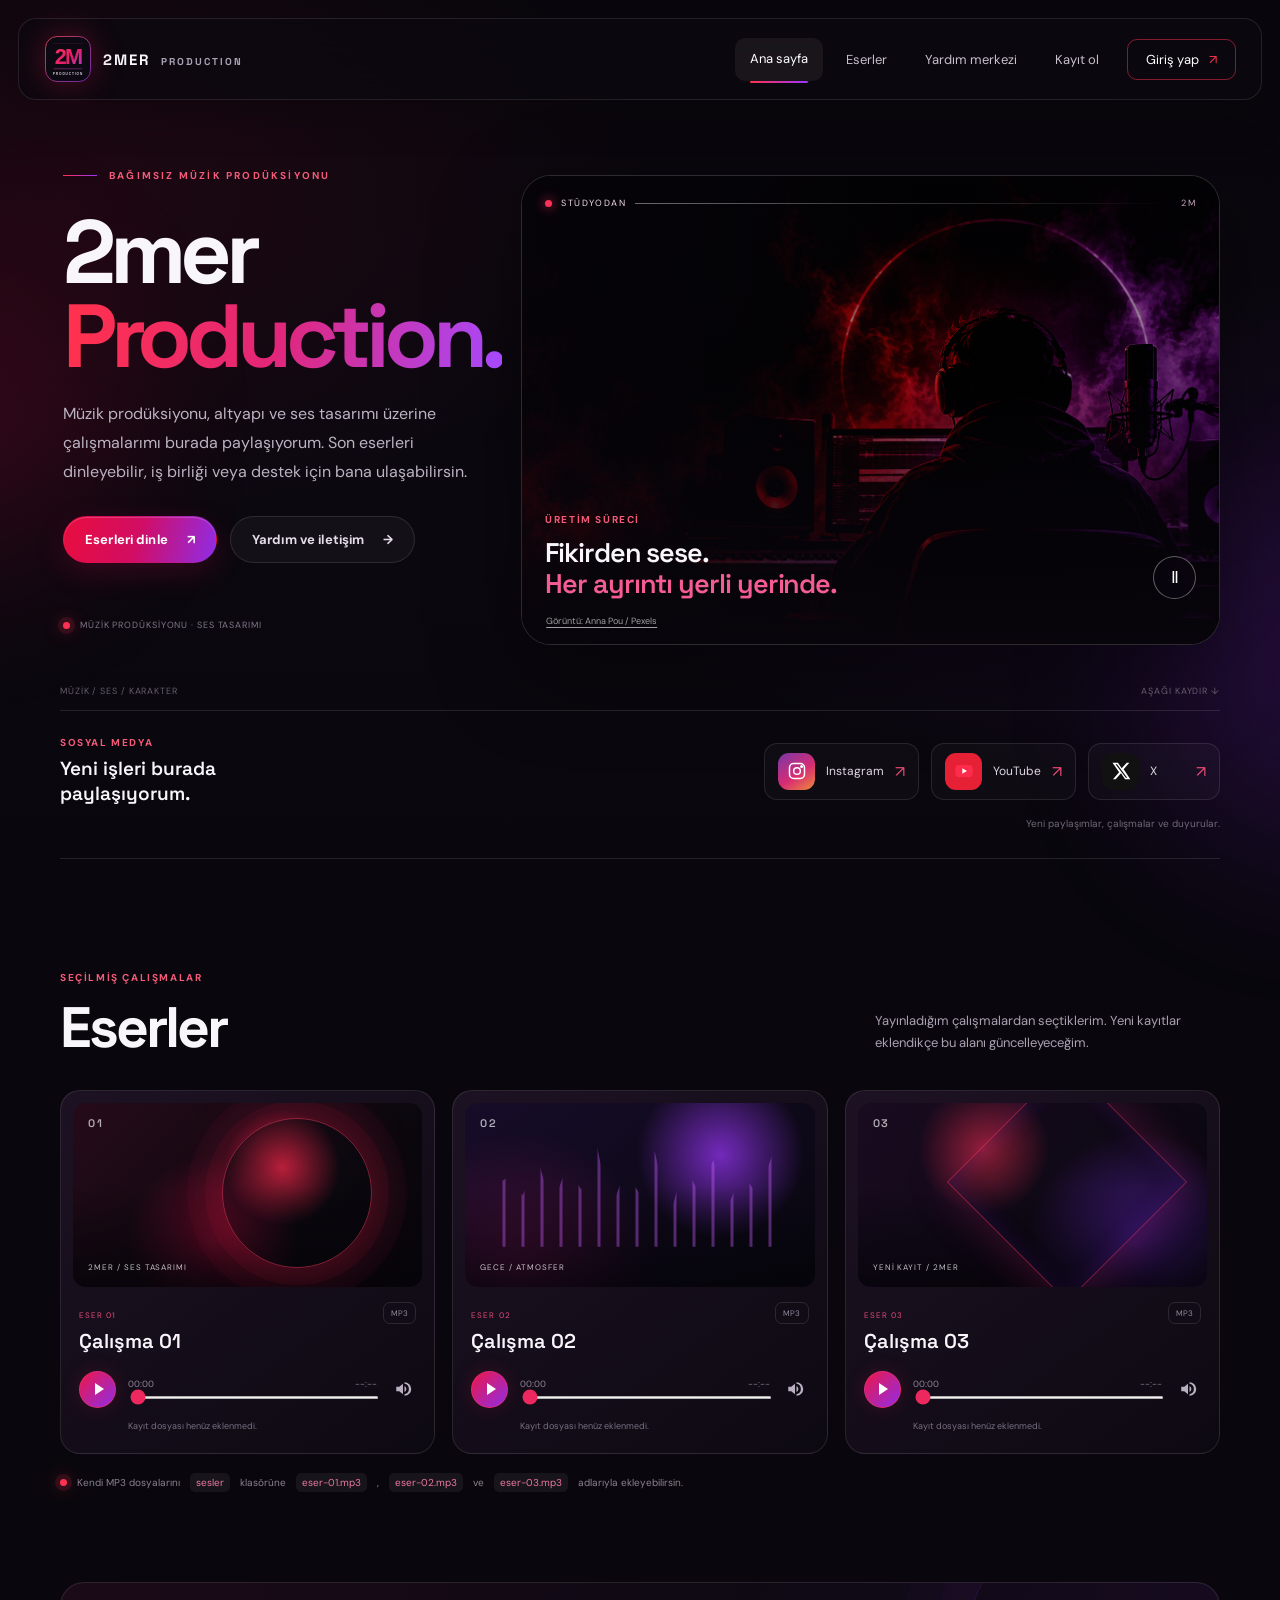
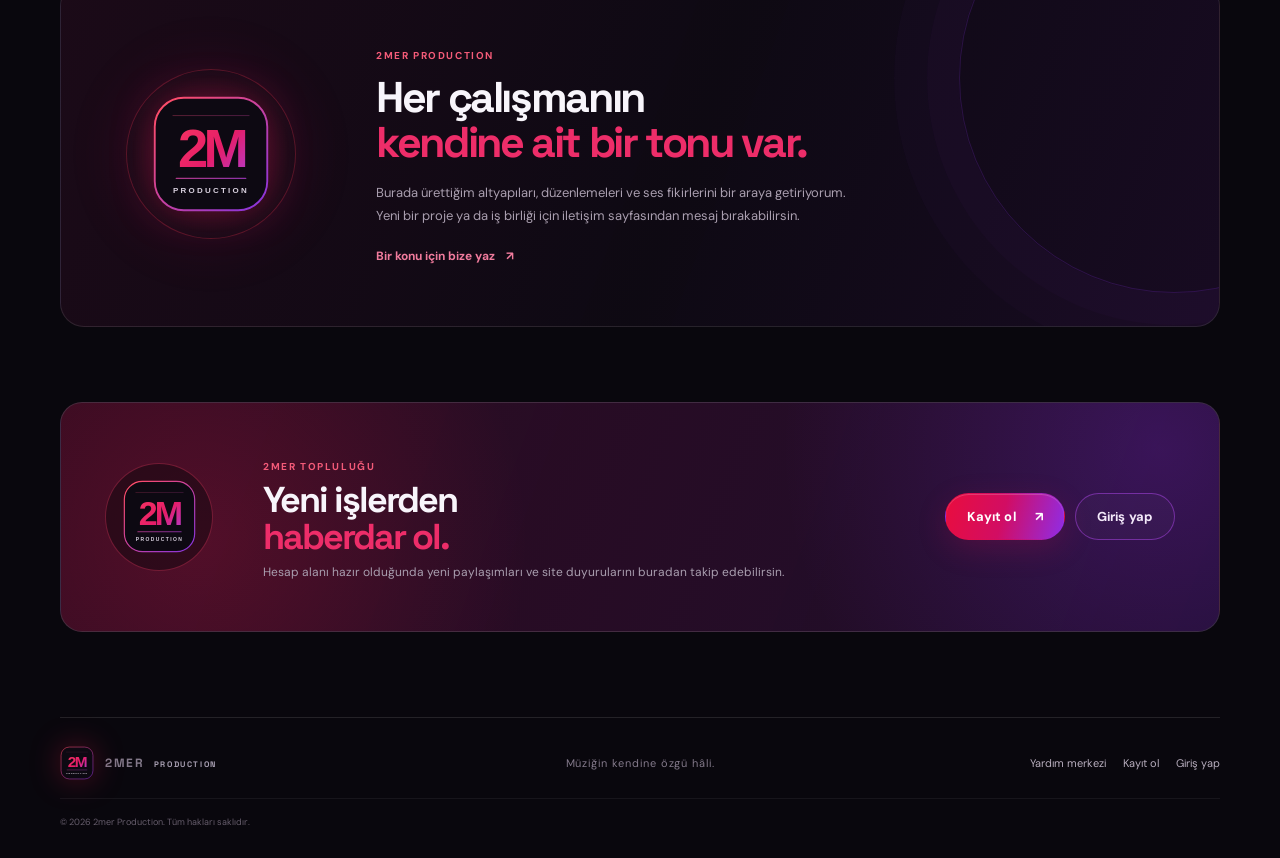
==== commit 4f863968: "Add files via upload" ====
--- a/index.html
+++ b/index.html
@@ -6,7 +6,7 @@
   <meta name="theme-color" content="#09070d">
   <meta name="description" content="2mer Production — özgün müzik çalışmaları, prodüksiyon ve ses tasarımı.">
   <title>2mer Production — Özgün Müzik ve Prodüksiyon</title>
-  <link rel="icon" type="image/svg+xml" href="assets/favicon.svg">
+  <link rel="icon" type="image/svg+xml" href="favicon.svg">
   <link rel="preconnect" href="https://fonts.googleapis.com">
   <link rel="preconnect" href="https://fonts.gstatic.com" crossorigin>
   <link href="https://fonts.googleapis.com/css2?family=DM+Sans:wght@400;500;600;700&family=Space+Grotesk:wght@400;500;600;700&display=swap" rel="stylesheet">
@@ -16,7 +16,7 @@
   <div class="ambient ambient-red"></div><div class="ambient ambient-purple"></div>
   <header class="site-header">
   <a class="brand" href="index.html" aria-label="2mer Production ana sayfa">
-    <img src="assets/brand-mark.svg" alt="2M amblemi">
+    <img src="brand-mark.svg" alt="2M amblemi">
     <span class="brand-word">2MER <b>PRODUCTION</b></span>
   </a>
   <button class="menu-toggle" type="button" aria-label="Menüyü aç" aria-expanded="false"><span></span><span></span></button>
@@ -41,7 +41,7 @@
         <div class="hero-meta"><span class="pulse-dot"></span> MÜZİK PRODÜKSİYONU · SES TASARIMI</div>
       </div>
       <div class="hero-visual hero-video-frame reveal">
-        <video class="hero-video" autoplay muted loop playsinline preload="metadata" poster="assets/hero-studio.png" aria-label="Kayıt stüdyosunda çalışan prodüktör">
+        <video class="hero-video" autoplay muted loop playsinline preload="metadata" poster="hero-studio.png" aria-label="Kayıt stüdyosunda çalışan prodüktör">
           <source src="https://videos.pexels.com/video-files/8114981/8114981-uhd_3840_2160_24fps.mp4" type="video/mp4">
         </video>
         <div class="hero-video-shade"></div>
@@ -71,22 +71,22 @@
         <article class="beat-card reveal" data-track-card>
           <div class="beat-art art-one"><span class="art-index">01</span><div class="art-rings"></div><span class="art-label">2MER / SES TASARIMI</span></div>
           <div class="beat-info"><div class="beat-title-row"><div><span class="track-type">ESER 01</span><h3>Çalışma 01</h3></div><span class="track-bpm">MP3</span></div>
-            <div class="player-row"><button class="play-button" type="button" aria-label="Birinci kaydı çal" data-play="sesler/eser-01.mp3"><span class="play-triangle"></span></button><div class="track-progress"><div class="progress-copy"><span data-current>00:00</span><span data-duration>--:--</span></div><input type="range" min="0" max="100" value="0" aria-label="Çalışma 01 ilerleme" data-seek></div><button class="volume-button" type="button" aria-label="Sesi aç veya kapat" data-volume><svg viewBox="0 0 24 24"><path d="M3 9v6h4l5 4V5L7 9H3Zm13.5 3a4.5 4.5 0 0 0-2.5-4v8a4.5 4.5 0 0 0 2.5-4Zm-2.5-9v2.1a7 7 0 0 1 0 13.8V21a9 9 0 0 0 0-18Z"/></svg></button></div>
-            <audio preload="metadata" src="sesler/eser-01.mp3"></audio><p class="track-hint" data-track-status>Ses dosyası eklendiğinde burada dinleyebilirsin.</p>
+            <div class="player-row"><button class="play-button" type="button" aria-label="Birinci kaydı çal" data-play="eser-01.mp3"><span class="play-triangle"></span></button><div class="track-progress"><div class="progress-copy"><span data-current>00:00</span><span data-duration>--:--</span></div><input type="range" min="0" max="100" value="0" aria-label="Çalışma 01 ilerleme" data-seek></div><button class="volume-button" type="button" aria-label="Sesi aç veya kapat" data-volume><svg viewBox="0 0 24 24"><path d="M3 9v6h4l5 4V5L7 9H3Zm13.5 3a4.5 4.5 0 0 0-2.5-4v8a4.5 4.5 0 0 0 2.5-4Zm-2.5-9v2.1a7 7 0 0 1 0 13.8V21a9 9 0 0 0 0-18Z"/></svg></button></div>
+            <audio preload="metadata" src="eser-01.mp3"></audio><p class="track-hint" data-track-status>Ses dosyası eklendiğinde burada dinleyebilirsin.</p>
           </div>
         </article>
         <article class="beat-card reveal" data-track-card>
           <div class="beat-art art-two"><span class="art-index">02</span><div class="art-bars"></div><span class="art-label">GECE / ATMOSFER</span></div>
           <div class="beat-info"><div class="beat-title-row"><div><span class="track-type">ESER 02</span><h3>Çalışma 02</h3></div><span class="track-bpm">MP3</span></div>
-            <div class="player-row"><button class="play-button" type="button" aria-label="İkinci kaydı çal" data-play="sesler/eser-02.mp3"><span class="play-triangle"></span></button><div class="track-progress"><div class="progress-copy"><span data-current>00:00</span><span data-duration>--:--</span></div><input type="range" min="0" max="100" value="0" aria-label="Çalışma 02 ilerleme" data-seek></div><button class="volume-button" type="button" aria-label="Sesi aç veya kapat" data-volume><svg viewBox="0 0 24 24"><path d="M3 9v6h4l5 4V5L7 9H3Zm13.5 3a4.5 4.5 0 0 0-2.5-4v8a4.5 4.5 0 0 0 2.5-4Zm-2.5-9v2.1a7 7 0 0 1 0 13.8V21a9 9 0 0 0 0-18Z"/></svg></button></div>
-            <audio preload="metadata" src="sesler/eser-02.mp3"></audio><p class="track-hint" data-track-status>Ses dosyası eklendiğinde burada dinleyebilirsin.</p>
+            <div class="player-row"><button class="play-button" type="button" aria-label="İkinci kaydı çal" data-play="eser-02.mp3"><span class="play-triangle"></span></button><div class="track-progress"><div class="progress-copy"><span data-current>00:00</span><span data-duration>--:--</span></div><input type="range" min="0" max="100" value="0" aria-label="Çalışma 02 ilerleme" data-seek></div><button class="volume-button" type="button" aria-label="Sesi aç veya kapat" data-volume><svg viewBox="0 0 24 24"><path d="M3 9v6h4l5 4V5L7 9H3Zm13.5 3a4.5 4.5 0 0 0-2.5-4v8a4.5 4.5 0 0 0 2.5-4Zm-2.5-9v2.1a7 7 0 0 1 0 13.8V21a9 9 0 0 0 0-18Z"/></svg></button></div>
+            <audio preload="metadata" src="eser-02.mp3"></audio><p class="track-hint" data-track-status>Ses dosyası eklendiğinde burada dinleyebilirsin.</p>
           </div>
         </article>
         <article class="beat-card reveal" data-track-card>
           <div class="beat-art art-three"><span class="art-index">03</span><div class="art-cross"></div><span class="art-label">YENİ KAYIT / 2MER</span></div>
           <div class="beat-info"><div class="beat-title-row"><div><span class="track-type">ESER 03</span><h3>Çalışma 03</h3></div><span class="track-bpm">MP3</span></div>
-            <div class="player-row"><button class="play-button" type="button" aria-label="Üçüncü kaydı çal" data-play="sesler/eser-03.mp3"><span class="play-triangle"></span></button><div class="track-progress"><div class="progress-copy"><span data-current>00:00</span><span data-duration>--:--</span></div><input type="range" min="0" max="100" value="0" aria-label="Çalışma 03 ilerleme" data-seek></div><button class="volume-button" type="button" aria-label="Sesi aç veya kapat" data-volume><svg viewBox="0 0 24 24"><path d="M3 9v6h4l5 4V5L7 9H3Zm13.5 3a4.5 4.5 0 0 0-2.5-4v8a4.5 4.5 0 0 0 2.5-4Zm-2.5-9v2.1a7 7 0 0 1 0 13.8V21a9 9 0 0 0 0-18Z"/></svg></button></div>
-            <audio preload="metadata" src="sesler/eser-03.mp3"></audio><p class="track-hint" data-track-status>Ses dosyası eklendiğinde burada dinleyebilirsin.</p>
+            <div class="player-row"><button class="play-button" type="button" aria-label="Üçüncü kaydı çal" data-play="eser-03.mp3"><span class="play-triangle"></span></button><div class="track-progress"><div class="progress-copy"><span data-current>00:00</span><span data-duration>--:--</span></div><input type="range" min="0" max="100" value="0" aria-label="Çalışma 03 ilerleme" data-seek></div><button class="volume-button" type="button" aria-label="Sesi aç veya kapat" data-volume><svg viewBox="0 0 24 24"><path d="M3 9v6h4l5 4V5L7 9H3Zm13.5 3a4.5 4.5 0 0 0-2.5-4v8a4.5 4.5 0 0 0 2.5-4Zm-2.5-9v2.1a7 7 0 0 1 0 13.8V21a9 9 0 0 0 0-18Z"/></svg></button></div>
+            <audio preload="metadata" src="eser-03.mp3"></audio><p class="track-hint" data-track-status>Ses dosyası eklendiğinde burada dinleyebilirsin.</p>
           </div>
         </article>
       </div>
@@ -94,14 +94,14 @@
     </section>
 
     <section class="manifesto wrap reveal">
-      <div class="manifesto-mark"><img src="assets/brand-mark.svg" alt="2M amblemi"></div>
+      <div class="manifesto-mark"><img src="brand-mark.svg" alt="2M amblemi"></div>
       <div><span class="section-kicker">2MER PRODUCTION</span><h2>Her çalışmanın<br><em>kendine ait bir tonu var.</em></h2><p>Burada ürettiğim altyapıları, düzenlemeleri ve ses fikirlerini bir araya getiriyorum. Yeni bir proje ya da iş birliği için iletişim sayfasından mesaj bırakabilirsin.</p><a class="text-link" href="iletisim.html">Bir konu için bize yaz <span>↗</span></a></div>
       <div class="manifesto-orbit"></div>
     </section>
 
-    <section class="join-banner wrap reveal"><div class="join-glow"></div><div class="join-logo"><img src="assets/brand-mark.svg" alt="2M amblemi"></div><div class="join-copy"><span class="section-kicker">2MER TOPLULUĞU</span><h2>Yeni işlerden<br><em>haberdar ol.</em></h2><p>Hesap alanı hazır olduğunda yeni paylaşımları ve site duyurularını buradan takip edebilirsin.</p></div><div class="join-actions"><a class="button button-primary" href="kayit.html">Kayıt ol <span>↗</span></a><a class="button button-outline" href="giris.html">Giriş yap</a></div></section>
+    <section class="join-banner wrap reveal"><div class="join-glow"></div><div class="join-logo"><img src="brand-mark.svg" alt="2M amblemi"></div><div class="join-copy"><span class="section-kicker">2MER TOPLULUĞU</span><h2>Yeni işlerden<br><em>haberdar ol.</em></h2><p>Hesap alanı hazır olduğunda yeni paylaşımları ve site duyurularını buradan takip edebilirsin.</p></div><div class="join-actions"><a class="button button-primary" href="kayit.html">Kayıt ol <span>↗</span></a><a class="button button-outline" href="giris.html">Giriş yap</a></div></section>
   </main>
-  <footer class="site-footer wrap"><a class="brand" href="index.html"><img src="assets/brand-mark.svg" alt=""><span class="brand-word">2MER <b>PRODUCTION</b></span></a><p>Müziğin kendine özgü hâli.</p><div class="footer-links"><a href="iletisim.html">Yardım merkezi</a><a href="kayit.html">Kayıt ol</a><a href="giris.html">Giriş yap</a></div><small>© <span data-year></span> 2mer Production. Tüm hakları saklıdır.</small></footer>
+  <footer class="site-footer wrap"><a class="brand" href="index.html"><img src="brand-mark.svg" alt=""><span class="brand-word">2MER <b>PRODUCTION</b></span></a><p>Müziğin kendine özgü hâli.</p><div class="footer-links"><a href="iletisim.html">Yardım merkezi</a><a href="kayit.html">Kayıt ol</a><a href="giris.html">Giriş yap</a></div><small>© <span data-year></span> 2mer Production. Tüm hakları saklıdır.</small></footer>
   <div class="toast" role="status" aria-live="polite"></div>
   <script src="script.js"></script>
 </body>
--- a/style.css
+++ b/style.css
@@ -1,7 +1,7 @@
 :root{--bg:#09070d;--panel:#130d19;--panel-2:#1a1022;--line:rgba(255,255,255,.11);--text:#f8f5fb;--muted:#a9a1b2;--red:#ff304d;--red-dark:#b9083d;--purple:#9b35ff;--pink:#d92b87;--font-display:'Space Grotesk',sans-serif;--font-body:'DM Sans',sans-serif;--content:1160px;--shadow:0 28px 90px rgba(0,0,0,.45)}
 *{box-sizing:border-box}html{scroll-behavior:smooth;scroll-padding-top:100px}body{margin:0;min-height:100vh;background:var(--bg);color:var(--text);font-family:var(--font-body);overflow-x:hidden;position:relative}body:before{content:"";position:fixed;inset:0;pointer-events:none;z-index:-2;background:radial-gradient(ellipse at 6% 22%,rgba(168,8,50,.13),transparent 34%),radial-gradient(ellipse at 88% 58%,rgba(112,23,171,.12),transparent 34%),linear-gradient(180deg,#09070d 0%,#0b0810 58%,#09070d 100%)}a{color:inherit;text-decoration:none}button,input,textarea,select{font:inherit}.wrap{width:min(var(--content),calc(100% - 56px));margin-inline:auto}.ambient{position:fixed;z-index:-1;pointer-events:none;filter:blur(85px);opacity:.16;border-radius:100%}.ambient-red{width:300px;height:300px;background:#e50942;left:-190px;top:30vh}.ambient-purple{width:340px;height:340px;background:#8f27f3;right:-210px;top:58vh}
 .site-header{width:min(1320px,calc(100% - 36px));height:82px;margin:18px auto 0;padding:0 25px;border:1px solid rgba(255,255,255,.1);border-radius:18px;background:rgba(12,8,16,.76);backdrop-filter:blur(22px);display:flex;align-items:center;justify-content:space-between;position:relative;z-index:20;box-shadow:0 12px 45px rgba(0,0,0,.22)}.brand{display:inline-flex;align-items:center;gap:11px;min-width:max-content}.brand img{width:43px;height:43px;object-fit:contain;filter:drop-shadow(0 0 13px rgba(236,26,74,.26))}.brand-word{font:700 15px var(--font-display);letter-spacing:.15em}.brand-word b{color:#aaa1b4;font-size:10px;letter-spacing:.2em;margin-left:5px}.main-nav{display:flex;align-items:center;gap:8px}.main-nav a{font-size:13px;color:#c7c0cd;padding:12px 15px;border-radius:10px;transition:.25s}.main-nav a:hover,.main-nav a.active{color:white;background:rgba(255,255,255,.055)}.main-nav a.active:after{content:"";display:block;height:2px;background:linear-gradient(90deg,var(--red),var(--purple));position:relative;top:14px;border-radius:4px}.main-nav .nav-login{border:1px solid rgba(255,48,77,.5);color:white;padding:11px 18px;margin-left:5px}.nav-login span{color:var(--red);margin-left:7px}.menu-toggle{display:none}
-.hero{min-height:635px;position:relative;display:grid;grid-template-columns:.88fr 1.12fr;align-items:center;padding:68px 0 58px}.hero-copy{position:relative;z-index:3;padding:0 0 20px 3px}.eyebrow,.section-kicker{font-size:10px;letter-spacing:.22em;font-weight:700;color:#f45b79}.eyebrow{display:flex;align-items:center;gap:12px}.eyebrow-line{display:inline-block;width:34px;height:1px;background:linear-gradient(90deg,var(--red),var(--purple))}.hero h1{font:700 clamp(56px,7vw,92px)/.94 var(--font-display);letter-spacing:-.07em;margin:28px 0 22px}.hero h1 span{background:linear-gradient(100deg,#ff314f 5%,#e32678 48%,#a54aff 100%);background-clip:text;color:transparent}.hero-lead{font-size:16px;line-height:1.8;color:#bbb3c2;max-width:435px;margin:0 0 30px}.hero-actions{display:flex;align-items:center;gap:13px;flex-wrap:wrap}.button{display:inline-flex;min-height:47px;padding:0 21px;align-items:center;justify-content:center;gap:19px;border-radius:999px;font-size:13px;font-weight:700;letter-spacing:.01em;border:1px solid transparent;cursor:pointer;transition:transform .22s,box-shadow .22s,border-color .22s}.button:hover{transform:translateY(-3px)}.button-primary{color:white;background:linear-gradient(105deg,#e90d3e 0%,#d20d63 48%,#8f2de7 100%);box-shadow:0 9px 30px rgba(208,13,81,.2),inset 0 1px 0 rgba(255,255,255,.18)}.button-primary:hover{box-shadow:0 10px 40px rgba(224,20,86,.36)}.button-quiet{color:#e4dce9;background:rgba(255,255,255,.035);border-color:rgba(255,255,255,.11)}.button-outline{border-color:rgba(189,77,255,.45);color:#f4eafa;background:rgba(255,255,255,.025)}.hero-meta{display:flex;align-items:center;gap:10px;color:#817889;font-size:9px;letter-spacing:.17em;margin-top:56px}.pulse-dot{width:7px;height:7px;border-radius:50%;background:#ff3152;box-shadow:0 0 0 5px rgba(255,49,82,.12),0 0 18px #ff3152;display:inline-block;flex:none}.hero-visual{height:495px;position:relative;margin-left:-75px;border:1px solid rgba(255,255,255,.12);border-radius:30px;overflow:hidden;background:#100911;box-shadow:var(--shadow);isolation:isolate}.hero-image{position:absolute;inset:0;background:url('assets/hero-studio.png') center/cover no-repeat;opacity:.95;transform:scale(1.02)}.hero-image-shade{position:absolute;inset:0;background:linear-gradient(90deg,#09070d 0%,rgba(9,7,13,.58) 22%,transparent 61%),linear-gradient(0deg,#09070d 0%,transparent 24%,rgba(9,7,13,.12) 100%)}.hero-orbit{position:absolute;border:1px solid rgba(255,48,77,.27);border-radius:50%;width:390px;height:390px;top:38px;right:35px;transform:rotate(-25deg)}.orbit-two{width:310px;height:310px;top:78px;right:75px;border-color:rgba(155,53,255,.3);transform:rotate(30deg)}.hero-stamp{position:absolute;right:40px;top:35px;width:104px;height:104px;border-radius:50%;border:1px solid rgba(255,255,255,.25);background:rgba(12,7,16,.5);backdrop-filter:blur(12px);display:flex;flex-direction:column;align-items:center;justify-content:center;box-shadow:0 0 42px rgba(180,23,111,.2)}.hero-stamp span{font:700 32px var(--font-display);background:linear-gradient(110deg,var(--red),var(--purple));background-clip:text;color:transparent}.hero-stamp small{font-size:7px;letter-spacing:.19em;color:#c5b9cb;text-align:center;line-height:1.6}.visual-caption{position:absolute;bottom:24px;left:25px;color:#bcb2c3;font-size:9px;letter-spacing:.18em;display:flex;align-items:center;gap:10px}.caption-dot{width:5px;height:5px;border-radius:50%;background:var(--purple);box-shadow:0 0 10px var(--purple)}.hero-bottom-line{position:absolute;bottom:13px;left:0;right:0;display:flex;justify-content:space-between;color:#665d6c;font-size:9px;letter-spacing:.17em}
+.hero{min-height:635px;position:relative;display:grid;grid-template-columns:.88fr 1.12fr;align-items:center;padding:68px 0 58px}.hero-copy{position:relative;z-index:3;padding:0 0 20px 3px}.eyebrow,.section-kicker{font-size:10px;letter-spacing:.22em;font-weight:700;color:#f45b79}.eyebrow{display:flex;align-items:center;gap:12px}.eyebrow-line{display:inline-block;width:34px;height:1px;background:linear-gradient(90deg,var(--red),var(--purple))}.hero h1{font:700 clamp(56px,7vw,92px)/.94 var(--font-display);letter-spacing:-.07em;margin:28px 0 22px}.hero h1 span{background:linear-gradient(100deg,#ff314f 5%,#e32678 48%,#a54aff 100%);background-clip:text;color:transparent}.hero-lead{font-size:16px;line-height:1.8;color:#bbb3c2;max-width:435px;margin:0 0 30px}.hero-actions{display:flex;align-items:center;gap:13px;flex-wrap:wrap}.button{display:inline-flex;min-height:47px;padding:0 21px;align-items:center;justify-content:center;gap:19px;border-radius:999px;font-size:13px;font-weight:700;letter-spacing:.01em;border:1px solid transparent;cursor:pointer;transition:transform .22s,box-shadow .22s,border-color .22s}.button:hover{transform:translateY(-3px)}.button-primary{color:white;background:linear-gradient(105deg,#e90d3e 0%,#d20d63 48%,#8f2de7 100%);box-shadow:0 9px 30px rgba(208,13,81,.2),inset 0 1px 0 rgba(255,255,255,.18)}.button-primary:hover{box-shadow:0 10px 40px rgba(224,20,86,.36)}.button-quiet{color:#e4dce9;background:rgba(255,255,255,.035);border-color:rgba(255,255,255,.11)}.button-outline{border-color:rgba(189,77,255,.45);color:#f4eafa;background:rgba(255,255,255,.025)}.hero-meta{display:flex;align-items:center;gap:10px;color:#817889;font-size:9px;letter-spacing:.17em;margin-top:56px}.pulse-dot{width:7px;height:7px;border-radius:50%;background:#ff3152;box-shadow:0 0 0 5px rgba(255,49,82,.12),0 0 18px #ff3152;display:inline-block;flex:none}.hero-visual{height:495px;position:relative;margin-left:-75px;border:1px solid rgba(255,255,255,.12);border-radius:30px;overflow:hidden;background:#100911;box-shadow:var(--shadow);isolation:isolate}.hero-image{position:absolute;inset:0;background:url('hero-studio.png') center/cover no-repeat;opacity:.95;transform:scale(1.02)}.hero-image-shade{position:absolute;inset:0;background:linear-gradient(90deg,#09070d 0%,rgba(9,7,13,.58) 22%,transparent 61%),linear-gradient(0deg,#09070d 0%,transparent 24%,rgba(9,7,13,.12) 100%)}.hero-orbit{position:absolute;border:1px solid rgba(255,48,77,.27);border-radius:50%;width:390px;height:390px;top:38px;right:35px;transform:rotate(-25deg)}.orbit-two{width:310px;height:310px;top:78px;right:75px;border-color:rgba(155,53,255,.3);transform:rotate(30deg)}.hero-stamp{position:absolute;right:40px;top:35px;width:104px;height:104px;border-radius:50%;border:1px solid rgba(255,255,255,.25);background:rgba(12,7,16,.5);backdrop-filter:blur(12px);display:flex;flex-direction:column;align-items:center;justify-content:center;box-shadow:0 0 42px rgba(180,23,111,.2)}.hero-stamp span{font:700 32px var(--font-display);background:linear-gradient(110deg,var(--red),var(--purple));background-clip:text;color:transparent}.hero-stamp small{font-size:7px;letter-spacing:.19em;color:#c5b9cb;text-align:center;line-height:1.6}.visual-caption{position:absolute;bottom:24px;left:25px;color:#bcb2c3;font-size:9px;letter-spacing:.18em;display:flex;align-items:center;gap:10px}.caption-dot{width:5px;height:5px;border-radius:50%;background:var(--purple);box-shadow:0 0 10px var(--purple)}.hero-bottom-line{position:absolute;bottom:13px;left:0;right:0;display:flex;justify-content:space-between;color:#665d6c;font-size:9px;letter-spacing:.17em}
 .social-strip{position:relative;border-top:1px solid var(--line);border-bottom:1px solid var(--line);padding:25px 0 28px;display:grid;grid-template-columns:220px 1fr;align-items:center;gap:24px}.social-intro{display:flex;flex-direction:column;gap:7px}.social-intro strong{font:600 19px var(--font-display)}.social-links{display:flex;justify-content:flex-end;gap:12px}.social-tile{display:flex;align-items:center;gap:11px;padding:9px 13px;border-radius:13px;border:1px solid rgba(255,255,255,.1);background:rgba(255,255,255,.025);transition:.25s;min-width:145px}.social-tile:hover{border-color:rgba(222,33,104,.48);transform:translateY(-3px);background:rgba(255,255,255,.05)}.social-tile>span:nth-child(2){font-size:12px;color:#ded7e3}.social-tile i{font-style:normal;color:#e64a76;margin-left:auto}.social-icon{width:31px;height:31px;border-radius:9px;display:grid;place-items:center;background:rgba(255,255,255,.07)}.social-icon svg{width:17px;height:17px;fill:none;stroke:white;stroke-width:1.8;stroke-linecap:round;stroke-linejoin:round}.social-icon.youtube svg{fill:#ff2b4c;stroke:none}.social-icon.youtube .play-mark{fill:white}.social-icon.x-social svg{fill:white;stroke:none}.social-note{grid-column:2;text-align:right;margin:-14px 0 0;color:#716878;font-size:10px}
 .beats-section{padding:106px 0 90px}.section-heading{display:flex;justify-content:space-between;align-items:end;margin-bottom:32px;gap:30px}.section-heading h2,.manifesto h2,.join-copy h2{font:700 clamp(35px,5vw,54px)/1.05 var(--font-display);letter-spacing:-.055em;margin:12px 0 0}.section-heading h2 em,.manifesto h2 em,.join-copy h2 em,.inner-heading h1 em,.contact-aside h2 em,.auth-art h1 em,.form-heading h2 em{font-style:normal;color:#ed2d69}.section-heading>p{max-width:345px;color:var(--muted);font-size:13px;line-height:1.7;margin:0 0 4px}.beat-grid{display:grid;grid-template-columns:repeat(3,1fr);gap:17px}.beat-card{border:1px solid rgba(255,255,255,.1);background:linear-gradient(145deg,rgba(31,19,37,.94),rgba(14,10,19,.94));border-radius:20px;padding:12px;overflow:hidden;transition:.28s}.beat-card:hover{transform:translateY(-5px);border-color:rgba(236,38,105,.4);box-shadow:0 18px 50px rgba(0,0,0,.25)}.beat-art{height:184px;border-radius:13px;position:relative;overflow:hidden;isolation:isolate;display:flex;align-items:end;padding:15px;background:#160c1c}.beat-art:before,.beat-art:after{content:"";position:absolute;inset:0;z-index:-1}.art-one:before{background:radial-gradient(circle at 60% 35%,rgba(255,40,76,.7),transparent 24%),radial-gradient(circle at 40% 75%,rgba(173,13,57,.55),transparent 34%),linear-gradient(135deg,#260b1a,#09070d 70%)}.art-two:before{background:radial-gradient(circle at 73% 28%,rgba(157,55,255,.7),transparent 29%),radial-gradient(circle at 15% 90%,rgba(205,25,111,.28),transparent 40%),linear-gradient(140deg,#170c29,#08070f)}.art-three:before{background:radial-gradient(circle at 36% 25%,rgba(255,49,77,.5),transparent 25%),radial-gradient(circle at 80% 75%,rgba(115,42,225,.5),transparent 35%),linear-gradient(125deg,#190b20,#08070e)}.beat-art:after{background:linear-gradient(0deg,rgba(4,3,8,.72),transparent 55%)}.art-index{position:absolute;top:13px;left:15px;font:600 11px var(--font-display);color:rgba(255,255,255,.67);letter-spacing:.14em}.art-label{font-size:8px;letter-spacing:.2em;color:rgba(255,255,255,.75);position:relative}.art-rings{position:absolute;width:150px;height:150px;border:1px solid rgba(255,61,98,.48);border-radius:50%;top:15px;right:50px;box-shadow:0 0 0 17px rgba(247,26,78,.06),0 0 0 35px rgba(247,26,78,.04),0 0 50px rgba(255,34,82,.3)}.art-bars{position:absolute;inset:30px 28px 40px;opacity:.48;background:repeating-linear-gradient(90deg,transparent 0 9px,rgba(202,93,255,.8) 10px 12px,transparent 13px 19px);clip-path:polygon(0 47%,5% 39%,10% 55%,15% 22%,20% 65%,25% 30%,30% 50%,35% 8%,40% 68%,45% 33%,50% 54%,55% 16%,60% 75%,65% 28%,70% 52%,75% 24%,80% 64%,85% 35%,90% 55%,95% 20%,100% 49%,100% 100%,0 100%)}.art-cross{position:absolute;width:170px;height:170px;border:1px solid rgba(255,54,102,.45);transform:rotate(45deg);top:-6px;right:55px;box-shadow:0 0 45px rgba(195,34,113,.3),inset 0 0 25px rgba(143,39,255,.15)}.beat-info{padding:15px 6px 7px}.beat-title-row{display:flex;justify-content:space-between;align-items:start;margin-bottom:17px}.track-type{font-size:8px;letter-spacing:.2em;color:#e34a79}.beat-title-row h3{font:600 20px var(--font-display);margin:5px 0 0}.track-bpm{border:1px solid rgba(255,255,255,.11);border-radius:7px;padding:5px 7px;color:#958a9c;font-size:8px;letter-spacing:.08em}.player-row{display:flex;align-items:center;gap:12px}.play-button{width:37px;height:37px;border-radius:50%;border:1px solid rgba(242,47,100,.65);background:linear-gradient(135deg,#ed1748,#8f2de7);display:grid;place-items:center;flex:none;cursor:pointer;box-shadow:0 0 20px rgba(220,20,80,.18)}.play-triangle{width:0;height:0;border-top:6px solid transparent;border-bottom:6px solid transparent;border-left:9px solid white;margin-left:3px}.play-button.is-playing .play-triangle{width:9px;height:12px;border:0;border-left:3px solid white;border-right:3px solid white;margin:0}.track-progress{min-width:0;flex:1}.progress-copy{display:flex;justify-content:space-between;color:#8f8497;font-size:9px;margin-bottom:6px;font-variant-numeric:tabular-nums}.track-progress input{width:100%;height:3px;display:block;accent-color:#ed285f;cursor:pointer}.volume-button{width:27px;height:27px;border:0;background:none;cursor:pointer;padding:4px}.volume-button svg{width:18px;fill:#b9afc1}.track-hint{font-size:9px;color:#786e80;margin:12px 0 0 49px;min-height:14px}.audio-footnote{margin-top:19px;color:#8c8193;font-size:10px;display:flex;align-items:center;gap:10px}.audio-footnote code{color:#ed78a1;background:rgba(255,255,255,.06);padding:3px 6px;border-radius:5px}
 .manifesto{position:relative;min-height:345px;border:1px solid rgba(255,255,255,.1);border-radius:24px;background:linear-gradient(110deg,rgba(30,11,25,.9),rgba(15,10,20,.93) 54%,rgba(26,12,36,.9));display:grid;grid-template-columns:250px 1fr;align-items:center;padding:48px 65px;overflow:hidden}.manifesto-mark{width:170px;height:170px;border-radius:50%;border:1px solid rgba(255,52,89,.27);display:grid;place-items:center;background:radial-gradient(circle,rgba(228,30,85,.16),transparent 67%);box-shadow:0 0 65px rgba(208,19,88,.12)}.manifesto-mark img{width:120px;filter:drop-shadow(0 0 20px rgba(239,26,85,.35))}.manifesto h2{font-size:43px;margin:11px 0 15px}.manifesto p{max-width:490px;color:#a99eaf;font-size:13px;line-height:1.8;margin:0 0 17px}.text-link{font-weight:700;font-size:12px;color:#f07b9d}.text-link span{margin-left:8px}.manifesto-orbit{position:absolute;width:430px;height:430px;border:1px solid rgba(147,55,255,.19);border-radius:50%;right:-170px;top:-120px;box-shadow:0 0 0 32px rgba(147,55,255,.025),0 0 0 65px rgba(147,55,255,.018)}
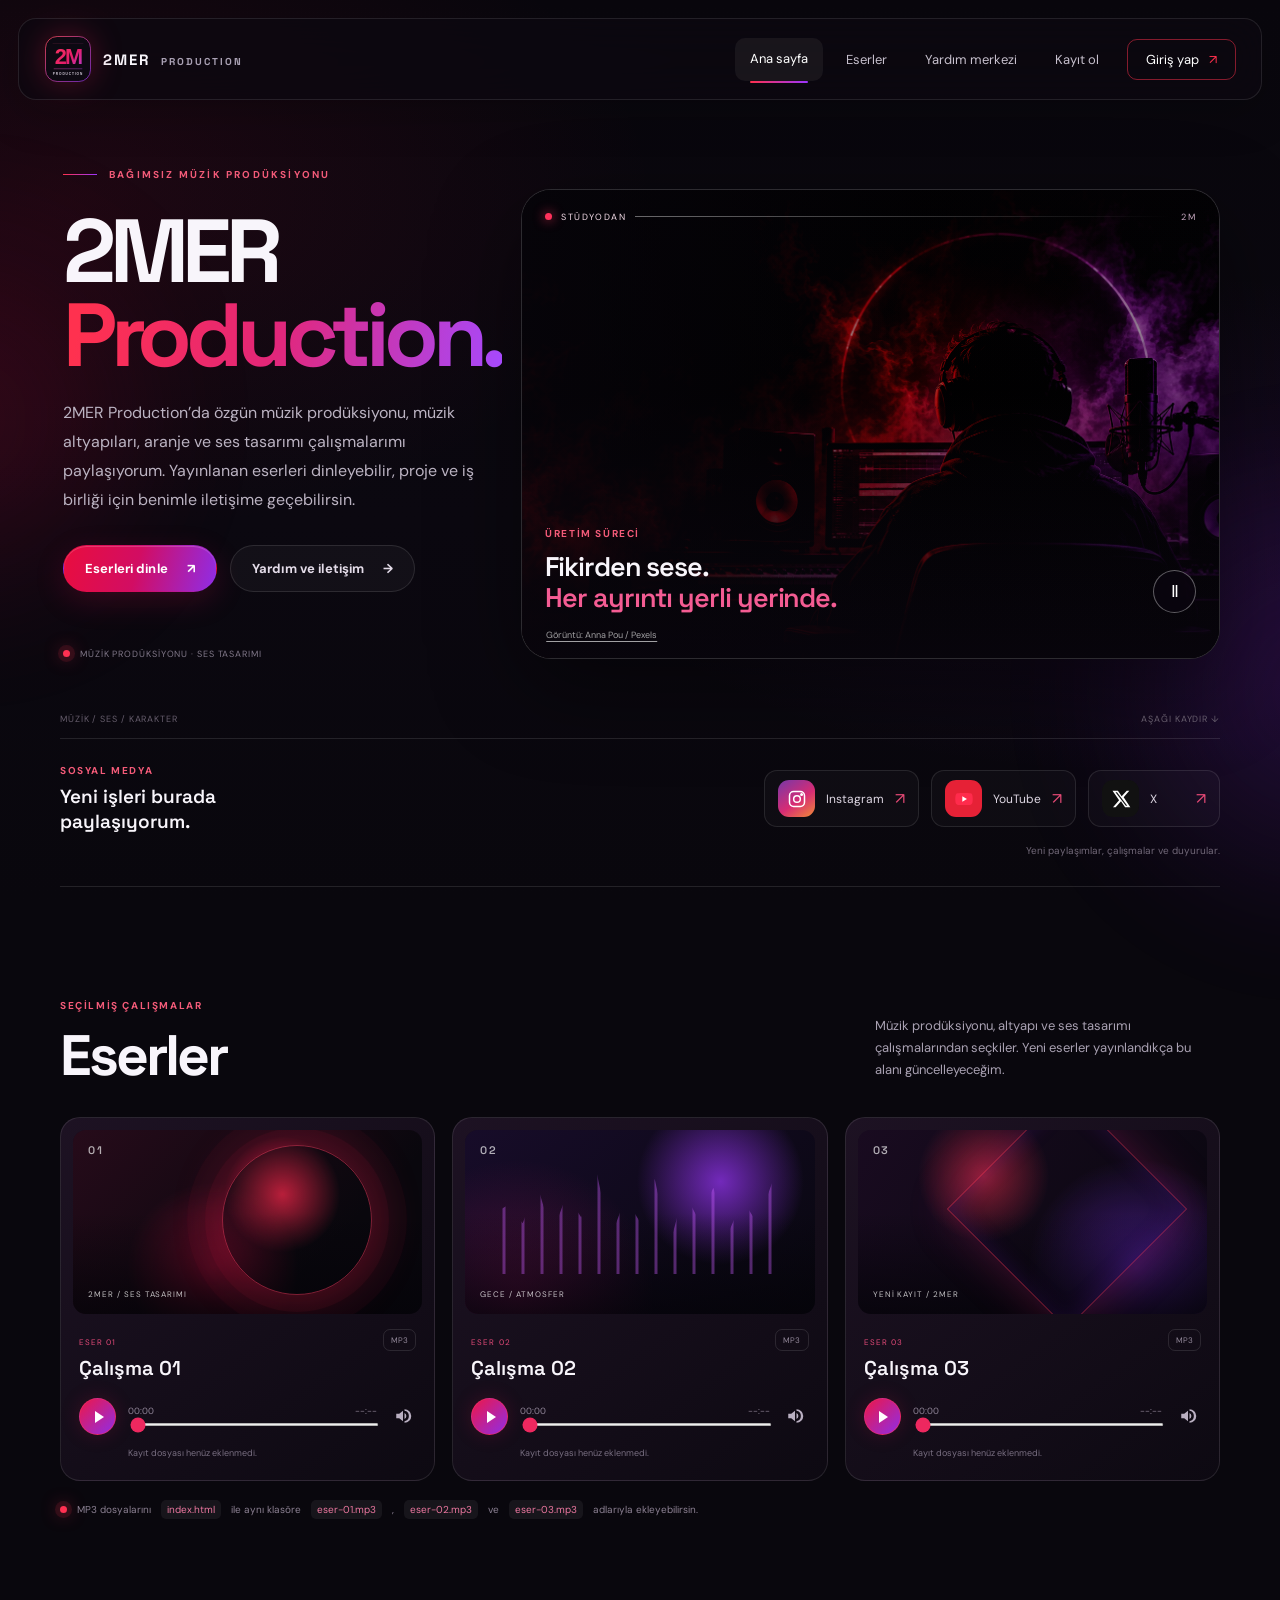
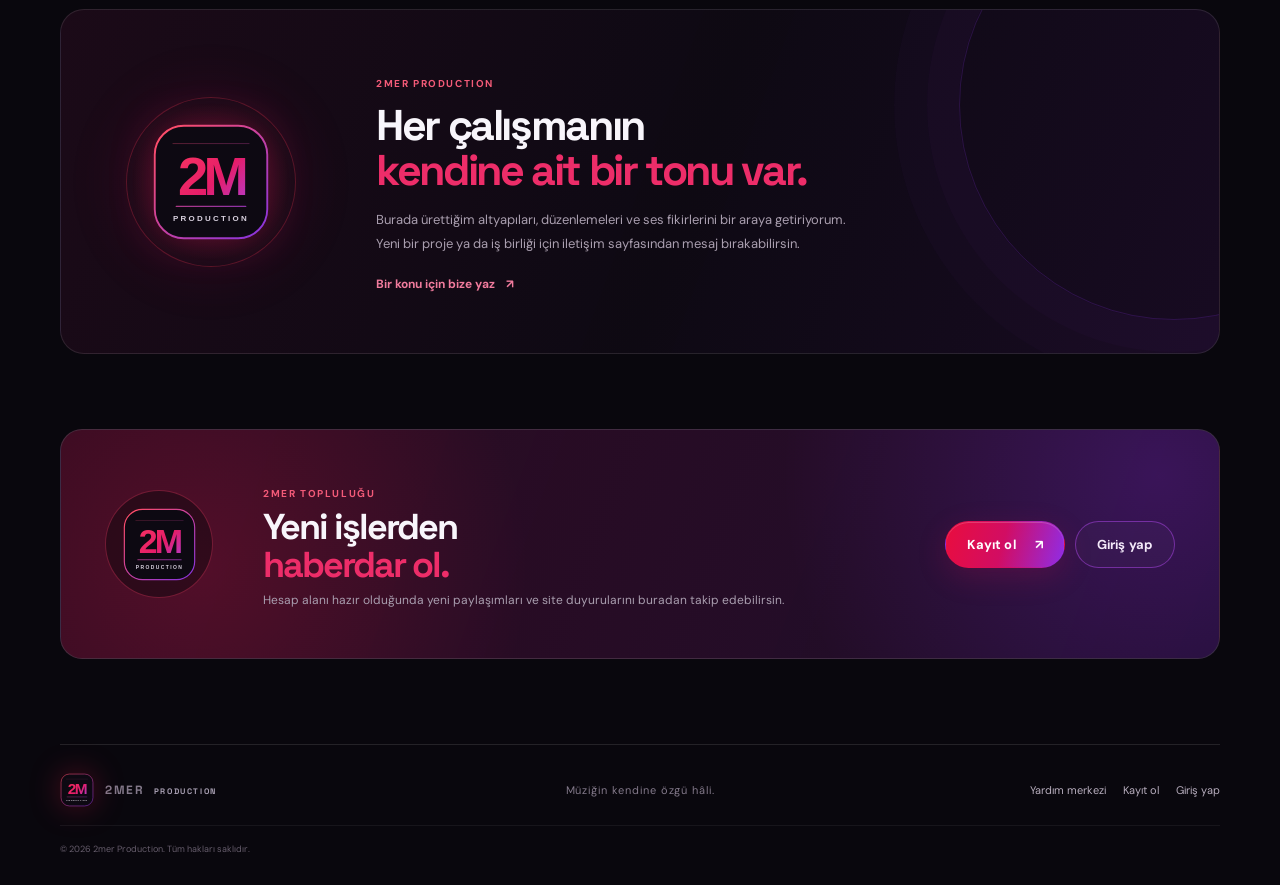
==== commit 56d47216: "Update index.html" ====
--- a/index.html
+++ b/index.html
@@ -4,8 +4,26 @@
   <meta charset="utf-8">
   <meta name="viewport" content="width=device-width, initial-scale=1">
   <meta name="theme-color" content="#09070d">
-  <meta name="description" content="2mer Production — özgün müzik çalışmaları, prodüksiyon ve ses tasarımı.">
-  <title>2mer Production — Özgün Müzik ve Prodüksiyon</title>
+  <meta name="description" content="2MER Production'da özgün müzik prodüksiyonu, altyapı, aranje ve ses tasarımı çalışmalarımı keşfet. Eserleri dinle; proje ve iş birliği için iletişime geç.">
+  <title>2MER Production | Müzik Prodüksiyonu ve Ses Tasarımı</title>
+  <link rel="canonical" href="https://yavuzselimtalebeyurdu-gif.github.io/2MER-PRODUCTION/">
+  <meta property="og:type" content="website">
+  <meta property="og:locale" content="tr_TR">
+  <meta property="og:site_name" content="2MER Production">
+  <meta property="og:title" content="2MER Production | Müzik Prodüksiyonu ve Ses Tasarımı">
+  <meta property="og:description" content="Özgün müzik prodüksiyonu, altyapı, aranje ve ses tasarımı çalışmaları. Eserleri dinle; proje ve iş birliği için iletişime geç.">
+  <meta property="og:url" content="https://yavuzselimtalebeyurdu-gif.github.io/2MER-PRODUCTION/">
+  <script type="application/ld+json">
+  {
+    "@context": "https://schema.org",
+    "@type": "WebSite",
+    "@id": "https://yavuzselimtalebeyurdu-gif.github.io/2MER-PRODUCTION/#website",
+    "url": "https://yavuzselimtalebeyurdu-gif.github.io/2MER-PRODUCTION/",
+    "name": "2MER Production",
+    "alternateName": "2MER",
+    "inLanguage": "tr-TR"
+  }
+  </script>
   <link rel="icon" type="image/svg+xml" href="favicon.svg">
   <link rel="preconnect" href="https://fonts.googleapis.com">
   <link rel="preconnect" href="https://fonts.gstatic.com" crossorigin>
@@ -15,14 +33,14 @@
 <body>
   <div class="ambient ambient-red"></div><div class="ambient ambient-purple"></div>
   <header class="site-header">
-  <a class="brand" href="index.html" aria-label="2mer Production ana sayfa">
+  <a class="brand" href="./" aria-label="2mer Production ana sayfa">
     <img src="brand-mark.svg" alt="2M amblemi">
     <span class="brand-word">2MER <b>PRODUCTION</b></span>
   </a>
   <button class="menu-toggle" type="button" aria-label="Menüyü aç" aria-expanded="false"><span></span><span></span></button>
   <nav class="main-nav" aria-label="Ana menü">
-    <a class="active" href="index.html">Ana sayfa</a>
-    <a  href="index.html#eserler">Eserler</a>
+    <a class="active" href="./">Ana sayfa</a>
+    <a  href="./#eserler">Eserler</a>
     <a  href="iletisim.html">Yardım merkezi</a>
     <a  href="kayit.html">Kayıt ol</a>
     <a class="nav-login " href="giris.html">Giriş yap <span>↗</span></a>
@@ -32,8 +50,8 @@
     <section class="hero wrap">
       <div class="hero-copy reveal">
         <div class="eyebrow"><span class="eyebrow-line"></span> BAĞIMSIZ MÜZİK PRODÜKSİYONU</div>
-        <h1>2mer<br><span>Production.</span></h1>
-        <p class="hero-lead">Müzik prodüksiyonu, altyapı ve ses tasarımı üzerine çalışmalarımı burada paylaşıyorum. Son eserleri dinleyebilir, iş birliği veya destek için bana ulaşabilirsin.</p>
+        <h1>2MER<br><span>Production.</span></h1>
+        <p class="hero-lead">2MER Production’da özgün müzik prodüksiyonu, müzik altyapıları, aranje ve ses tasarımı çalışmalarımı paylaşıyorum. Yayınlanan eserleri dinleyebilir, proje ve iş birliği için benimle iletişime geçebilirsin.</p>
         <div class="hero-actions">
           <a class="button button-primary" href="#eserler">Eserleri dinle <span>↗</span></a>
           <a class="button button-quiet" href="iletisim.html">Yardım ve iletişim <span>→</span></a>
@@ -66,7 +84,7 @@
 </section>
 
     <section class="beats-section wrap" id="eserler">
-      <div class="section-heading reveal"><div><span class="section-kicker">SEÇİLMİŞ ÇALIŞMALAR</span><h2>Eserler</h2></div><p>Yayınladığım çalışmalardan seçtiklerim. Yeni kayıtlar eklendikçe bu alanı güncelleyeceğim.</p></div>
+      <div class="section-heading reveal"><div><span class="section-kicker">SEÇİLMİŞ ÇALIŞMALAR</span><h2>Eserler</h2></div><p>Müzik prodüksiyonu, altyapı ve ses tasarımı çalışmalarından seçkiler. Yeni eserler yayınlandıkça bu alanı güncelleyeceğim.</p></div>
       <div class="beat-grid">
         <article class="beat-card reveal" data-track-card>
           <div class="beat-art art-one"><span class="art-index">01</span><div class="art-rings"></div><span class="art-label">2MER / SES TASARIMI</span></div>
@@ -90,7 +108,7 @@
           </div>
         </article>
       </div>
-      <div class="audio-footnote"><span class="pulse-dot"></span> Kendi MP3 dosyalarını <code>sesler</code> klasörüne <code>eser-01.mp3</code>, <code>eser-02.mp3</code> ve <code>eser-03.mp3</code> adlarıyla ekleyebilirsin.</div>
+      <div class="audio-footnote"><span class="pulse-dot"></span> MP3 dosyalarını <code>index.html</code> ile aynı klasöre <code>eser-01.mp3</code>, <code>eser-02.mp3</code> ve <code>eser-03.mp3</code> adlarıyla ekleyebilirsin.</div>
     </section>
 
     <section class="manifesto wrap reveal">
@@ -101,8 +119,8 @@
 
     <section class="join-banner wrap reveal"><div class="join-glow"></div><div class="join-logo"><img src="brand-mark.svg" alt="2M amblemi"></div><div class="join-copy"><span class="section-kicker">2MER TOPLULUĞU</span><h2>Yeni işlerden<br><em>haberdar ol.</em></h2><p>Hesap alanı hazır olduğunda yeni paylaşımları ve site duyurularını buradan takip edebilirsin.</p></div><div class="join-actions"><a class="button button-primary" href="kayit.html">Kayıt ol <span>↗</span></a><a class="button button-outline" href="giris.html">Giriş yap</a></div></section>
   </main>
-  <footer class="site-footer wrap"><a class="brand" href="index.html"><img src="brand-mark.svg" alt=""><span class="brand-word">2MER <b>PRODUCTION</b></span></a><p>Müziğin kendine özgü hâli.</p><div class="footer-links"><a href="iletisim.html">Yardım merkezi</a><a href="kayit.html">Kayıt ol</a><a href="giris.html">Giriş yap</a></div><small>© <span data-year></span> 2mer Production. Tüm hakları saklıdır.</small></footer>
+  <footer class="site-footer wrap"><a class="brand" href="./"><img src="brand-mark.svg" alt=""><span class="brand-word">2MER <b>PRODUCTION</b></span></a><p>Müziğin kendine özgü hâli.</p><div class="footer-links"><a href="iletisim.html">Yardım merkezi</a><a href="kayit.html">Kayıt ol</a><a href="giris.html">Giriş yap</a></div><small>© <span data-year></span> 2mer Production. Tüm hakları saklıdır.</small></footer>
   <div class="toast" role="status" aria-live="polite"></div>
   <script src="script.js"></script>
 </body>
-</html>+</html>
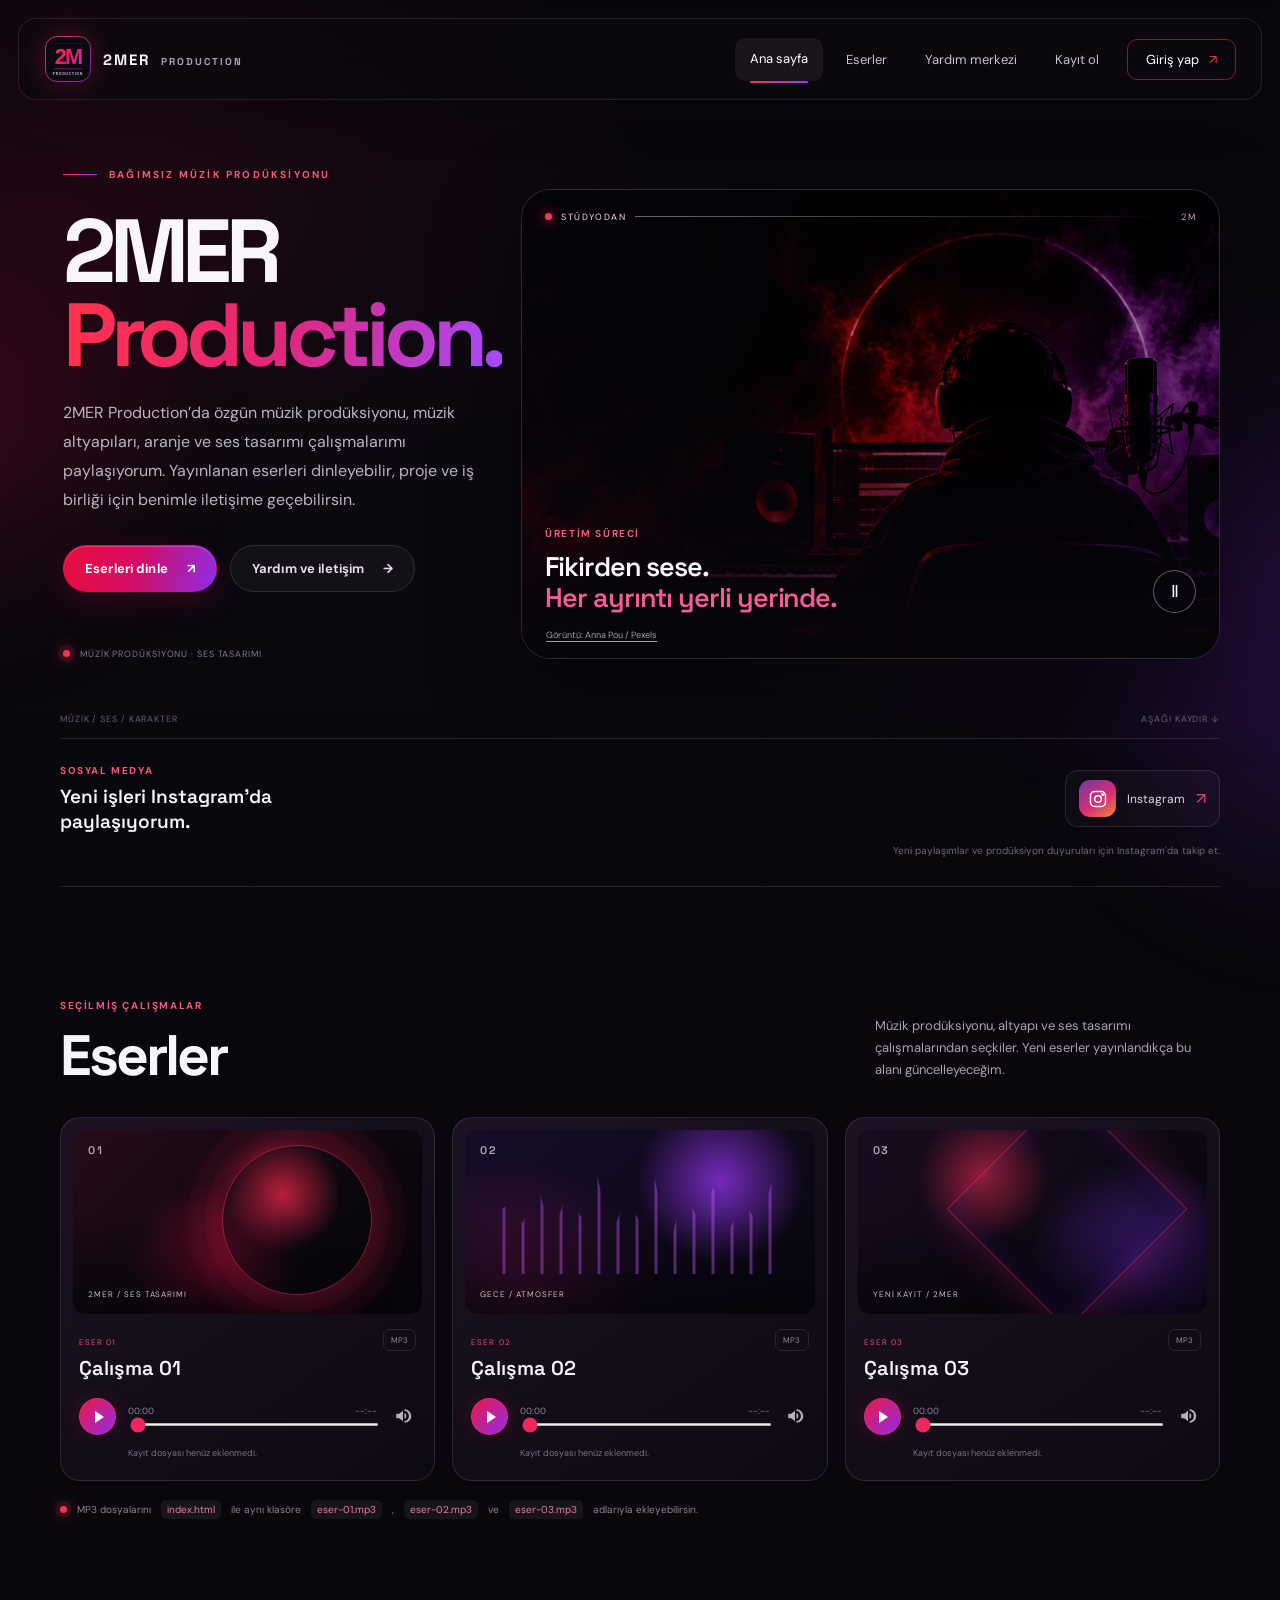
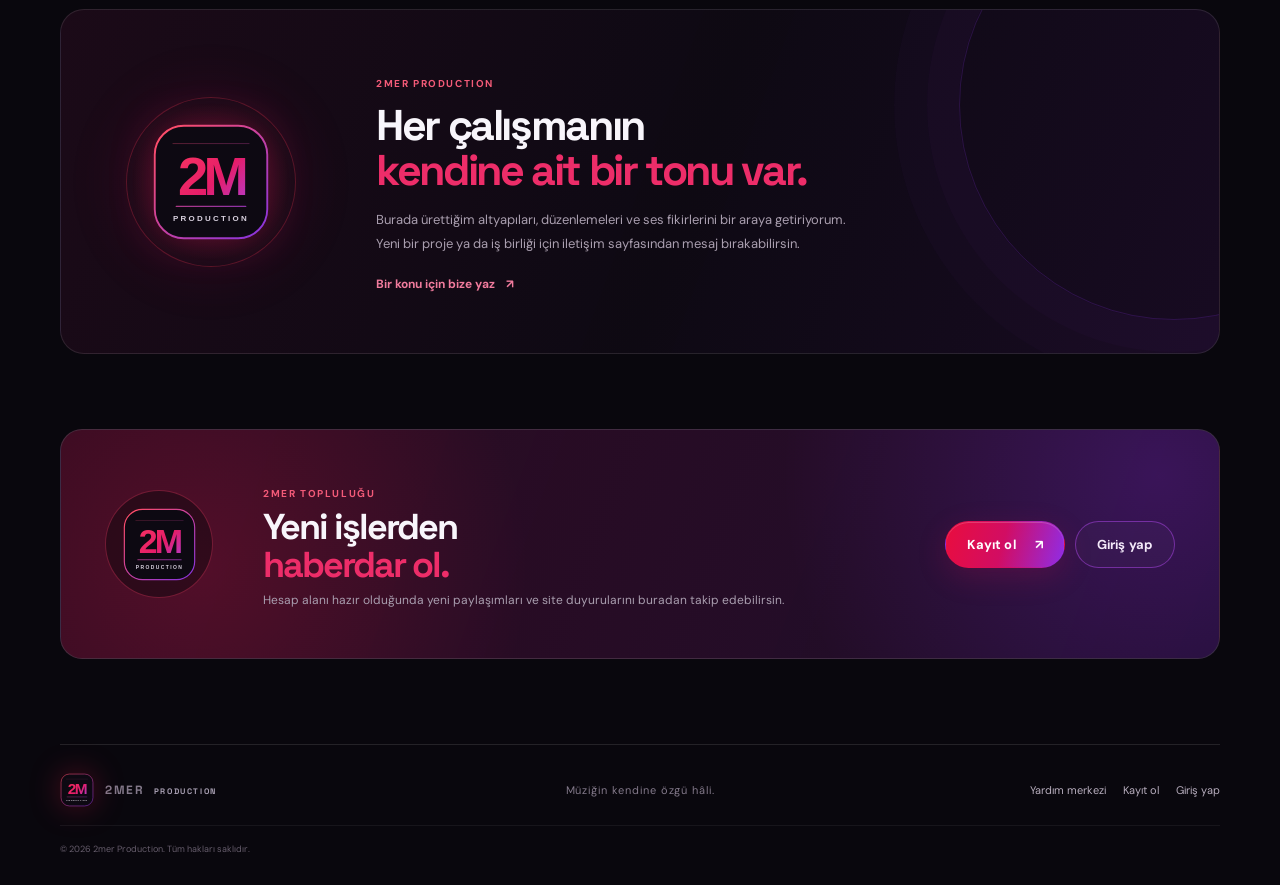
==== commit 70d21f43: "Update index.html" ====
--- a/index.html
+++ b/index.html
@@ -73,14 +73,12 @@
       <div class="hero-bottom-line"><span>MÜZİK / SES / KARAKTER</span><span>AŞAĞI KAYDIR ↓</span></div>
     </section>
 
-    <section class="social-strip wrap reveal" aria-label="Sosyal medya hesapları">
-  <div class="social-intro"><span class="section-kicker">SOSYAL MEDYA</span><strong>Yeni işleri burada paylaşıyorum.</strong></div>
+    <section class="social-strip wrap reveal" aria-label="2MER Production sosyal medya hesabı">
+  <div class="social-intro"><span class="section-kicker">SOSYAL MEDYA</span><strong>Yeni işleri Instagram'da paylaşıyorum.</strong></div>
   <div class="social-links social-links-square">
-    <a class="social-tile" href="https://instagram.com/" target="_blank" rel="noopener noreferrer" aria-label="Instagram hesabı"><span class="social-icon instagram"><svg viewBox="0 0 24 24" aria-hidden="true"><rect x="3" y="3" width="18" height="18" rx="5"/><circle cx="12" cy="12" r="4"/><circle cx="17.5" cy="6.5" r=".9" class="fill-dot"/></svg></span><span>Instagram</span><i>↗</i></a>
-    <a class="social-tile" href="https://youtube.com/" target="_blank" rel="noopener noreferrer" aria-label="YouTube kanalı"><span class="social-icon youtube"><svg viewBox="0 0 24 24" aria-hidden="true"><path d="M22 7.2a2.8 2.8 0 0 0-2-2C18.3 4.7 12 4.7 12 4.7s-6.3 0-8 .5a2.8 2.8 0 0 0-2 2A29 29 0 0 0 1.5 12 29 29 0 0 0 2 16.8a2.8 2.8 0 0 0 2 2c1.7.5 8 .5 8 .5s6.3 0 8-.5a2.8 2.8 0 0 0 2-2 29 29 0 0 0 .5-4.8 29 29 0 0 0-.5-4.8Z"/><path class="play-mark" d="m10 8.8 5.5 3.2-5.5 3.2Z"/></svg></span><span>YouTube</span><i>↗</i></a>
-    <a class="social-tile" href="https://x.com/" target="_blank" rel="noopener noreferrer" aria-label="X hesabı"><span class="social-icon x-social"><svg viewBox="0 0 24 24" aria-hidden="true"><path d="M18.9 2H22l-6.8 7.8L23.2 22h-6.3L12 14.6 5.6 22H2.4l7.3-8.4L1.8 2h6.5l4.5 6.8L18.9 2Zm-1.1 18h1.7L7.2 3.9H5.4L17.8 20Z"/></svg></span><span>X</span><i>↗</i></a>
+    <a class="social-tile" href="https://www.instagram.com/2mer____/" target="_blank" rel="noopener noreferrer" aria-label="2MER Production Instagram hesabını aç"><span class="social-icon instagram"><svg viewBox="0 0 24 24" aria-hidden="true"><rect x="3" y="3" width="18" height="18" rx="5"/><circle cx="12" cy="12" r="4"/><circle cx="17.5" cy="6.5" r=".9" class="fill-dot"/></svg></span><span>Instagram</span><i>↗</i></a>
   </div>
-  <p class="social-note">Yeni paylaşımlar, çalışmalar ve duyurular.</p>
+  <p class="social-note">Yeni paylaşımlar ve prodüksiyon duyuruları için Instagram'da takip et.</p>
 </section>
 
     <section class="beats-section wrap" id="eserler">
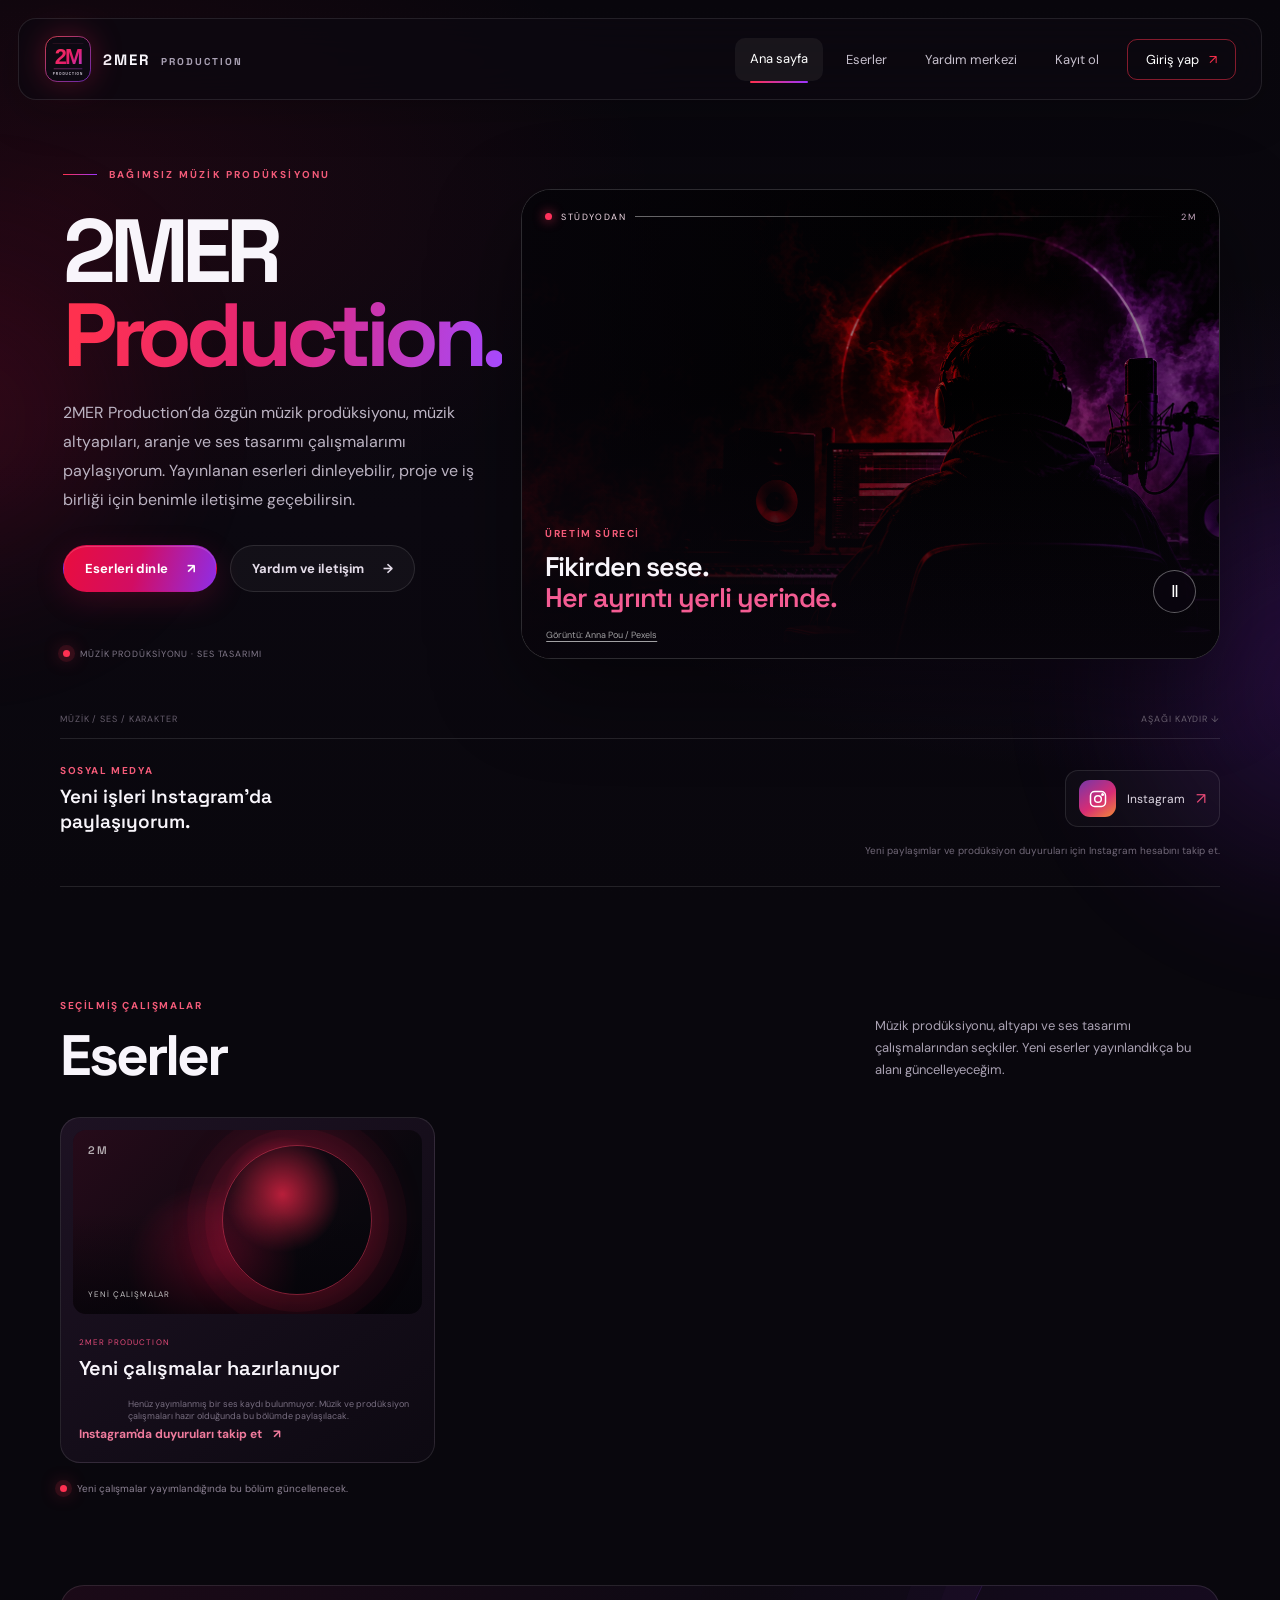
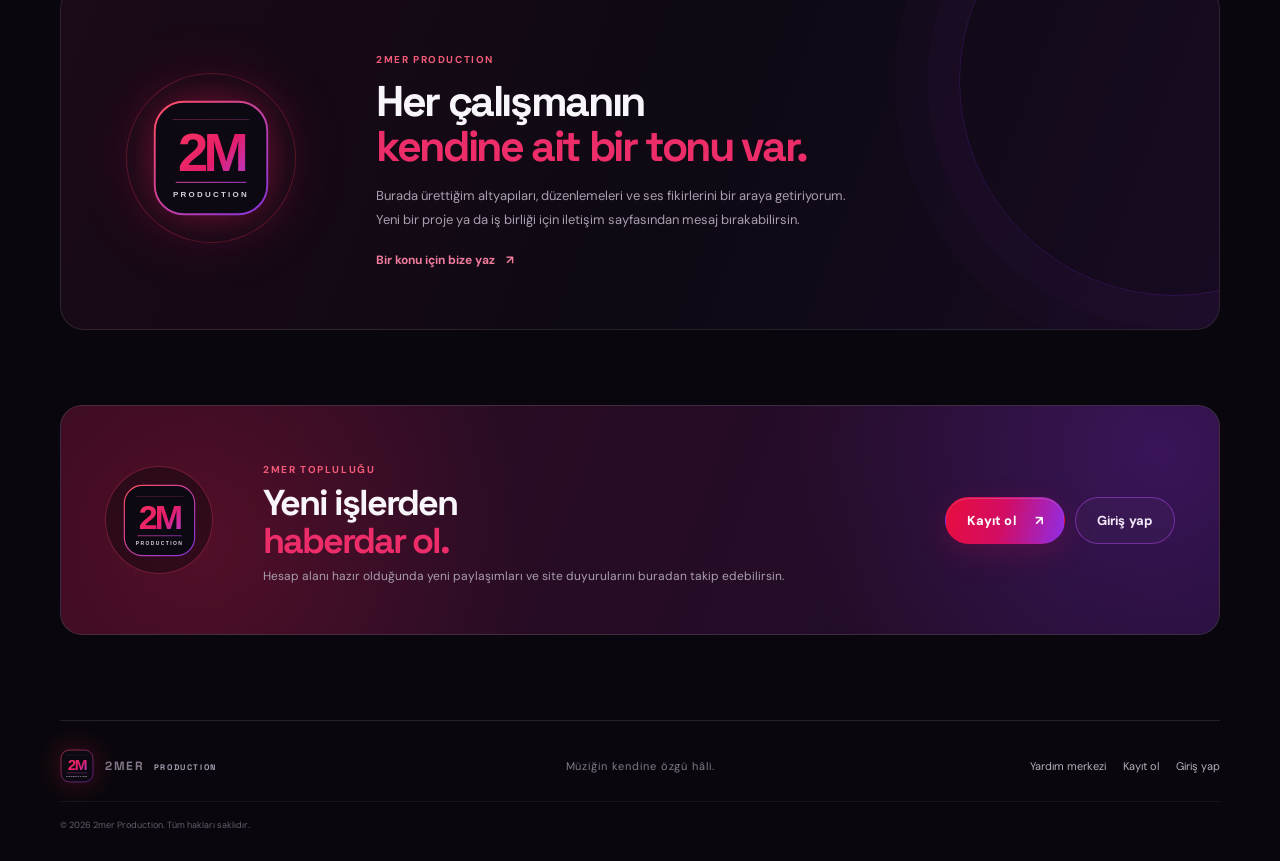
==== commit fa756ddb: "Add files via upload" ====
--- a/index.html
+++ b/index.html
@@ -4,25 +4,30 @@
   <meta charset="utf-8">
   <meta name="viewport" content="width=device-width, initial-scale=1">
   <meta name="theme-color" content="#09070d">
-  <meta name="description" content="2MER Production'da özgün müzik prodüksiyonu, altyapı, aranje ve ses tasarımı çalışmalarımı keşfet. Eserleri dinle; proje ve iş birliği için iletişime geç.">
+  <meta name="description" content="2MER Production’da özgün müzik prodüksiyonu, müzik altyapıları, aranje ve ses tasarımı çalışmaları. Yeni yayınlar ve iş birliği duyuruları için Instagram hesabını ziyaret et.">
+  <meta name="robots" content="index,follow,max-image-preview:large">
   <title>2MER Production | Müzik Prodüksiyonu ve Ses Tasarımı</title>
   <link rel="canonical" href="https://yavuzselimtalebeyurdu-gif.github.io/2MER-PRODUCTION/">
   <meta property="og:type" content="website">
   <meta property="og:locale" content="tr_TR">
   <meta property="og:site_name" content="2MER Production">
   <meta property="og:title" content="2MER Production | Müzik Prodüksiyonu ve Ses Tasarımı">
-  <meta property="og:description" content="Özgün müzik prodüksiyonu, altyapı, aranje ve ses tasarımı çalışmaları. Eserleri dinle; proje ve iş birliği için iletişime geç.">
+  <meta property="og:description" content="2MER Production’da özgün müzik prodüksiyonu, müzik altyapıları, aranje ve ses tasarımı çalışmaları. Yeni yayınlar ve iş birliği duyuruları için Instagram hesabını ziyaret et.">
   <meta property="og:url" content="https://yavuzselimtalebeyurdu-gif.github.io/2MER-PRODUCTION/">
   <script type="application/ld+json">
-  {
-    "@context": "https://schema.org",
-    "@type": "WebSite",
-    "@id": "https://yavuzselimtalebeyurdu-gif.github.io/2MER-PRODUCTION/#website",
-    "url": "https://yavuzselimtalebeyurdu-gif.github.io/2MER-PRODUCTION/",
-    "name": "2MER Production",
-    "alternateName": "2MER",
-    "inLanguage": "tr-TR"
-  }
+{
+  "@context": "https://schema.org",
+  "@type": "WebSite",
+  "@id": "https://yavuzselimtalebeyurdu-gif.github.io/2MER-PRODUCTION/#website",
+  "url": "https://yavuzselimtalebeyurdu-gif.github.io/2MER-PRODUCTION/",
+  "name": "2MER Production",
+  "alternateName": "2MER",
+  "description": "2MER Production’da özgün müzik prodüksiyonu, müzik altyapıları, aranje ve ses tasarımı çalışmaları. Yeni yayınlar ve iş birliği duyuruları için Instagram hesabını ziyaret et.",
+  "inLanguage": "tr-TR",
+  "sameAs": [
+    "https://www.instagram.com/2mer____/"
+  ]
+}
   </script>
   <link rel="icon" type="image/svg+xml" href="favicon.svg">
   <link rel="preconnect" href="https://fonts.googleapis.com">
@@ -78,35 +83,24 @@
   <div class="social-links social-links-square">
     <a class="social-tile" href="https://www.instagram.com/2mer____/" target="_blank" rel="noopener noreferrer" aria-label="2MER Production Instagram hesabını aç"><span class="social-icon instagram"><svg viewBox="0 0 24 24" aria-hidden="true"><rect x="3" y="3" width="18" height="18" rx="5"/><circle cx="12" cy="12" r="4"/><circle cx="17.5" cy="6.5" r=".9" class="fill-dot"/></svg></span><span>Instagram</span><i>↗</i></a>
   </div>
-  <p class="social-note">Yeni paylaşımlar ve prodüksiyon duyuruları için Instagram'da takip et.</p>
+  <p class="social-note">Yeni paylaşımlar ve prodüksiyon duyuruları için Instagram hesabını takip et.</p>
 </section>
 
     <section class="beats-section wrap" id="eserler">
       <div class="section-heading reveal"><div><span class="section-kicker">SEÇİLMİŞ ÇALIŞMALAR</span><h2>Eserler</h2></div><p>Müzik prodüksiyonu, altyapı ve ses tasarımı çalışmalarından seçkiler. Yeni eserler yayınlandıkça bu alanı güncelleyeceğim.</p></div>
       <div class="beat-grid">
-        <article class="beat-card reveal" data-track-card>
-          <div class="beat-art art-one"><span class="art-index">01</span><div class="art-rings"></div><span class="art-label">2MER / SES TASARIMI</span></div>
-          <div class="beat-info"><div class="beat-title-row"><div><span class="track-type">ESER 01</span><h3>Çalışma 01</h3></div><span class="track-bpm">MP3</span></div>
-            <div class="player-row"><button class="play-button" type="button" aria-label="Birinci kaydı çal" data-play="eser-01.mp3"><span class="play-triangle"></span></button><div class="track-progress"><div class="progress-copy"><span data-current>00:00</span><span data-duration>--:--</span></div><input type="range" min="0" max="100" value="0" aria-label="Çalışma 01 ilerleme" data-seek></div><button class="volume-button" type="button" aria-label="Sesi aç veya kapat" data-volume><svg viewBox="0 0 24 24"><path d="M3 9v6h4l5 4V5L7 9H3Zm13.5 3a4.5 4.5 0 0 0-2.5-4v8a4.5 4.5 0 0 0 2.5-4Zm-2.5-9v2.1a7 7 0 0 1 0 13.8V21a9 9 0 0 0 0-18Z"/></svg></button></div>
-            <audio preload="metadata" src="eser-01.mp3"></audio><p class="track-hint" data-track-status>Ses dosyası eklendiğinde burada dinleyebilirsin.</p>
-          </div>
-        </article>
-        <article class="beat-card reveal" data-track-card>
-          <div class="beat-art art-two"><span class="art-index">02</span><div class="art-bars"></div><span class="art-label">GECE / ATMOSFER</span></div>
-          <div class="beat-info"><div class="beat-title-row"><div><span class="track-type">ESER 02</span><h3>Çalışma 02</h3></div><span class="track-bpm">MP3</span></div>
-            <div class="player-row"><button class="play-button" type="button" aria-label="İkinci kaydı çal" data-play="eser-02.mp3"><span class="play-triangle"></span></button><div class="track-progress"><div class="progress-copy"><span data-current>00:00</span><span data-duration>--:--</span></div><input type="range" min="0" max="100" value="0" aria-label="Çalışma 02 ilerleme" data-seek></div><button class="volume-button" type="button" aria-label="Sesi aç veya kapat" data-volume><svg viewBox="0 0 24 24"><path d="M3 9v6h4l5 4V5L7 9H3Zm13.5 3a4.5 4.5 0 0 0-2.5-4v8a4.5 4.5 0 0 0 2.5-4Zm-2.5-9v2.1a7 7 0 0 1 0 13.8V21a9 9 0 0 0 0-18Z"/></svg></button></div>
-            <audio preload="metadata" src="eser-02.mp3"></audio><p class="track-hint" data-track-status>Ses dosyası eklendiğinde burada dinleyebilirsin.</p>
-          </div>
-        </article>
-        <article class="beat-card reveal" data-track-card>
-          <div class="beat-art art-three"><span class="art-index">03</span><div class="art-cross"></div><span class="art-label">YENİ KAYIT / 2MER</span></div>
-          <div class="beat-info"><div class="beat-title-row"><div><span class="track-type">ESER 03</span><h3>Çalışma 03</h3></div><span class="track-bpm">MP3</span></div>
-            <div class="player-row"><button class="play-button" type="button" aria-label="Üçüncü kaydı çal" data-play="eser-03.mp3"><span class="play-triangle"></span></button><div class="track-progress"><div class="progress-copy"><span data-current>00:00</span><span data-duration>--:--</span></div><input type="range" min="0" max="100" value="0" aria-label="Çalışma 03 ilerleme" data-seek></div><button class="volume-button" type="button" aria-label="Sesi aç veya kapat" data-volume><svg viewBox="0 0 24 24"><path d="M3 9v6h4l5 4V5L7 9H3Zm13.5 3a4.5 4.5 0 0 0-2.5-4v8a4.5 4.5 0 0 0 2.5-4Zm-2.5-9v2.1a7 7 0 0 1 0 13.8V21a9 9 0 0 0 0-18Z"/></svg></button></div>
-            <audio preload="metadata" src="eser-03.mp3"></audio><p class="track-hint" data-track-status>Ses dosyası eklendiğinde burada dinleyebilirsin.</p>
+        <article class="beat-card reveal">
+          <div class="beat-art art-one"><span class="art-index">2M</span><div class="art-rings"></div><span class="art-label">YENİ ÇALIŞMALAR</span></div>
+          <div class="beat-info">
+            <div class="beat-title-row">
+              <div><span class="track-type">2MER PRODUCTION</span><h3>Yeni çalışmalar hazırlanıyor</h3></div>
+            </div>
+            <p class="track-hint">Henüz yayımlanmış bir ses kaydı bulunmuyor. Müzik ve prodüksiyon çalışmaları hazır olduğunda bu bölümde paylaşılacak.</p>
+            <a class="text-link" href="https://www.instagram.com/2mer____/" target="_blank" rel="noopener noreferrer">Instagram'da duyuruları takip et <span>↗</span></a>
           </div>
         </article>
       </div>
-      <div class="audio-footnote"><span class="pulse-dot"></span> MP3 dosyalarını <code>index.html</code> ile aynı klasöre <code>eser-01.mp3</code>, <code>eser-02.mp3</code> ve <code>eser-03.mp3</code> adlarıyla ekleyebilirsin.</div>
+      <div class="audio-footnote"><span class="pulse-dot"></span> Yeni çalışmalar yayımlandığında bu bölüm güncellenecek.</div>
     </section>
 
     <section class="manifesto wrap reveal">
@@ -121,4 +115,4 @@
   <div class="toast" role="status" aria-live="polite"></div>
   <script src="script.js"></script>
 </body>
-</html>
+</html>
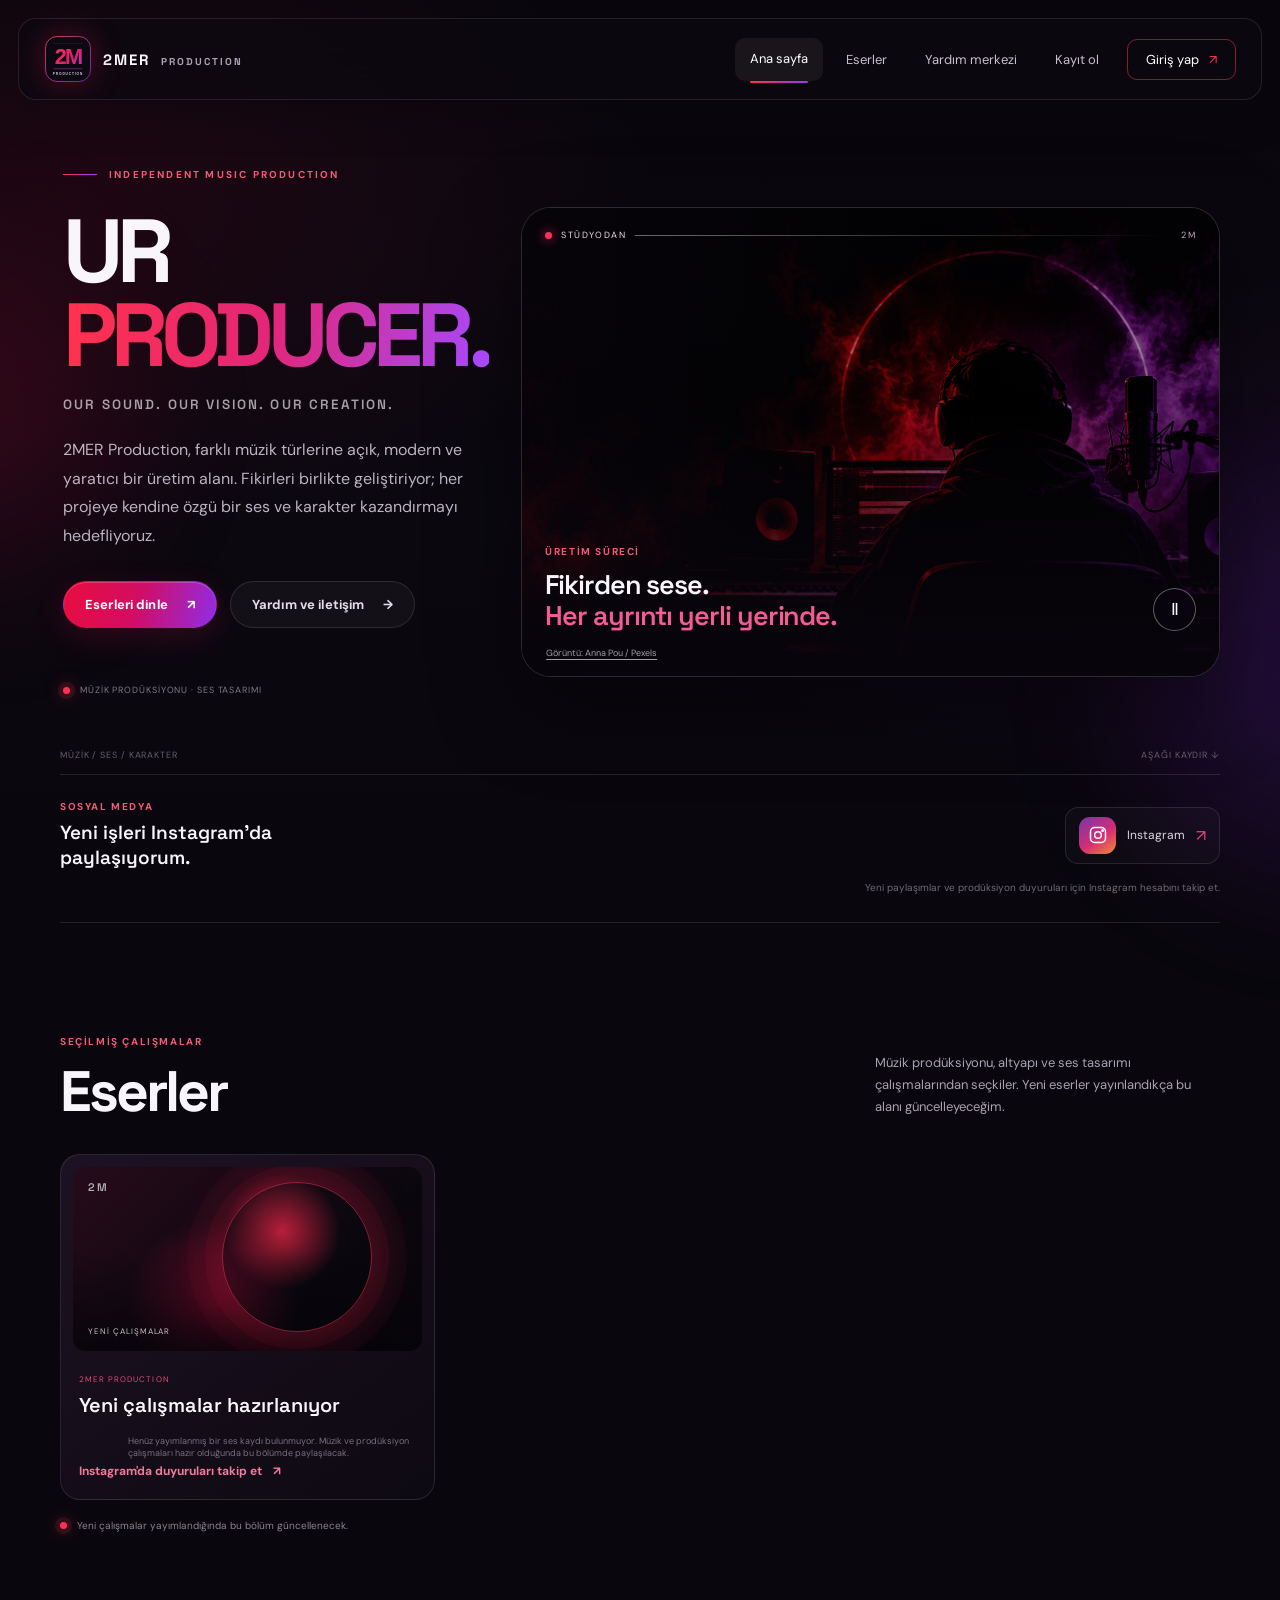
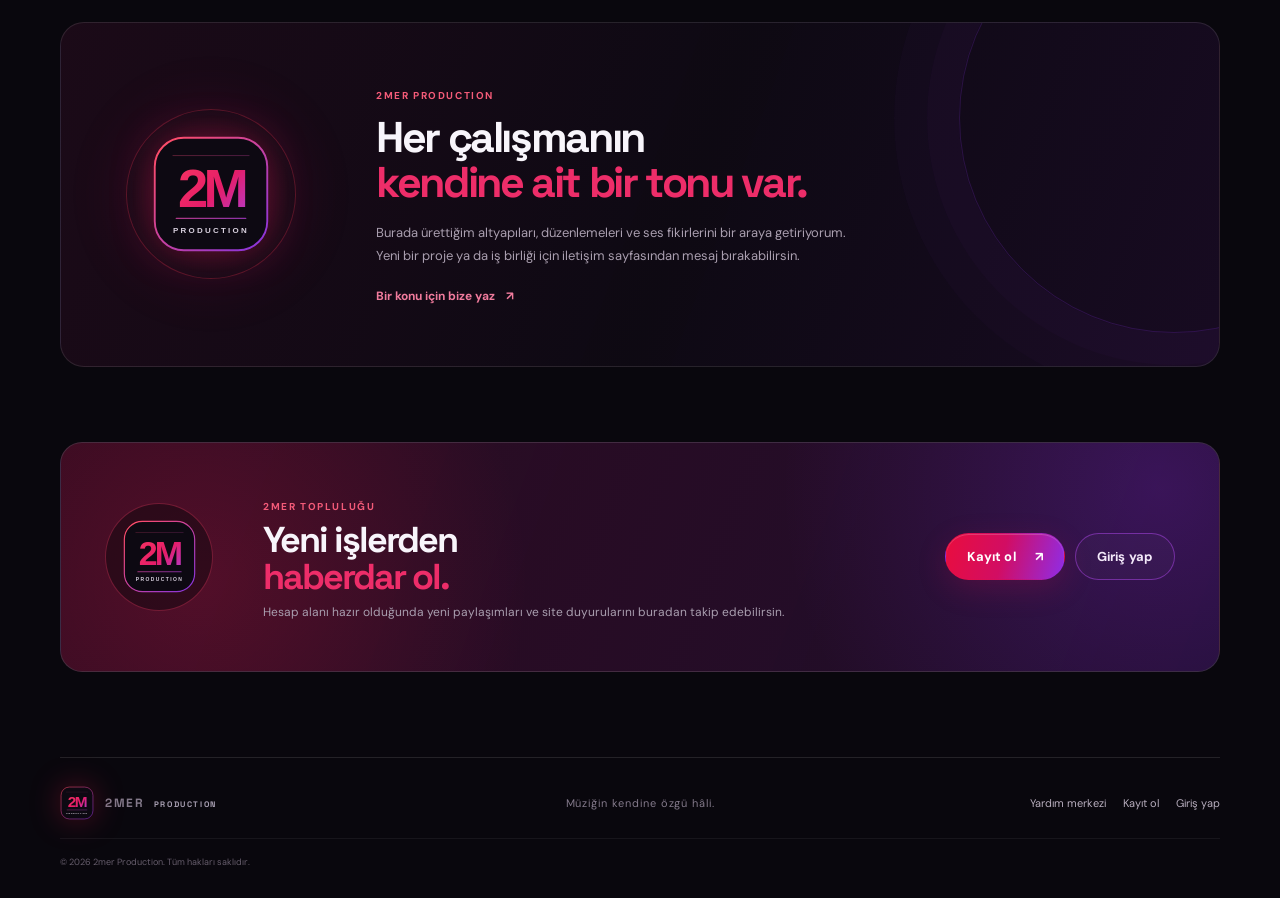
==== commit 96f42822: "Update index.html" ====
--- a/index.html
+++ b/index.html
@@ -4,15 +4,15 @@
   <meta charset="utf-8">
   <meta name="viewport" content="width=device-width, initial-scale=1">
   <meta name="theme-color" content="#09070d">
-  <meta name="description" content="2MER Production’da özgün müzik prodüksiyonu, müzik altyapıları, aranje ve ses tasarımı çalışmaları. Yeni yayınlar ve iş birliği duyuruları için Instagram hesabını ziyaret et.">
+  <meta name="description" content="2MER Production; bağımsız müzik prodüksiyonu, yaratıcı ses tasarımı ve farklı türlerde ortak müzik üretimine odaklanır. Our Sound. Our Vision. Our Creation.">
   <meta name="robots" content="index,follow,max-image-preview:large">
-  <title>2MER Production | Müzik Prodüksiyonu ve Ses Tasarımı</title>
+  <title>2MER Production | UR PRODUCER – Bağımsız Müzik Prodüksiyonu</title>
   <link rel="canonical" href="https://yavuzselimtalebeyurdu-gif.github.io/2MER-PRODUCTION/">
   <meta property="og:type" content="website">
   <meta property="og:locale" content="tr_TR">
   <meta property="og:site_name" content="2MER Production">
-  <meta property="og:title" content="2MER Production | Müzik Prodüksiyonu ve Ses Tasarımı">
-  <meta property="og:description" content="2MER Production’da özgün müzik prodüksiyonu, müzik altyapıları, aranje ve ses tasarımı çalışmaları. Yeni yayınlar ve iş birliği duyuruları için Instagram hesabını ziyaret et.">
+  <meta property="og:title" content="2MER Production | UR PRODUCER – Bağımsız Müzik Prodüksiyonu">
+  <meta property="og:description" content="2MER Production; bağımsız müzik prodüksiyonu, yaratıcı ses tasarımı ve farklı türlerde ortak müzik üretimine odaklanır. Our Sound. Our Vision. Our Creation.">
   <meta property="og:url" content="https://yavuzselimtalebeyurdu-gif.github.io/2MER-PRODUCTION/">
   <script type="application/ld+json">
 {
@@ -22,7 +22,7 @@
   "url": "https://yavuzselimtalebeyurdu-gif.github.io/2MER-PRODUCTION/",
   "name": "2MER Production",
   "alternateName": "2MER",
-  "description": "2MER Production’da özgün müzik prodüksiyonu, müzik altyapıları, aranje ve ses tasarımı çalışmaları. Yeni yayınlar ve iş birliği duyuruları için Instagram hesabını ziyaret et.",
+  "description": "2MER Production; bağımsız müzik prodüksiyonu, yaratıcı ses tasarımı ve farklı türlerde ortak müzik üretimine odaklanır. Our Sound. Our Vision. Our Creation.",
   "inLanguage": "tr-TR",
   "sameAs": [
     "https://www.instagram.com/2mer____/"
@@ -34,6 +34,17 @@
   <link rel="preconnect" href="https://fonts.gstatic.com" crossorigin>
   <link href="https://fonts.googleapis.com/css2?family=DM+Sans:wght@400;500;600;700&family=Space+Grotesk:wght@400;500;600;700&display=swap" rel="stylesheet">
   <link rel="stylesheet" href="style.css">
+  <style>
+    .hero-brand-line {
+      margin: -0.35rem 0 1.2rem;
+      color: rgba(255, 255, 255, 0.62);
+      font-family: "Space Grotesk", sans-serif;
+      font-size: clamp(0.66rem, 1.05vw, 0.84rem);
+      font-weight: 600;
+      letter-spacing: 0.16em;
+      line-height: 1.7;
+    }
+  </style>
 </head>
 <body>
   <div class="ambient ambient-red"></div><div class="ambient ambient-purple"></div>
@@ -54,9 +65,10 @@
   <main>
     <section class="hero wrap">
       <div class="hero-copy reveal">
-        <div class="eyebrow"><span class="eyebrow-line"></span> BAĞIMSIZ MÜZİK PRODÜKSİYONU</div>
-        <h1>2MER<br><span>Production.</span></h1>
-        <p class="hero-lead">2MER Production’da özgün müzik prodüksiyonu, müzik altyapıları, aranje ve ses tasarımı çalışmalarımı paylaşıyorum. Yayınlanan eserleri dinleyebilir, proje ve iş birliği için benimle iletişime geçebilirsin.</p>
+        <div class="eyebrow"><span class="eyebrow-line"></span> INDEPENDENT MUSIC PRODUCTION</div>
+        <h1>UR<br><span>PRODUCER.</span></h1>
+        <p class="hero-brand-line">OUR SOUND. OUR VISION. OUR CREATION.</p>
+        <p class="hero-lead">2MER Production, farklı müzik türlerine açık, modern ve yaratıcı bir üretim alanı. Fikirleri birlikte geliştiriyor; her projeye kendine özgü bir ses ve karakter kazandırmayı hedefliyoruz.</p>
         <div class="hero-actions">
           <a class="button button-primary" href="#eserler">Eserleri dinle <span>↗</span></a>
           <a class="button button-quiet" href="iletisim.html">Yardım ve iletişim <span>→</span></a>
@@ -115,4 +127,4 @@
   <div class="toast" role="status" aria-live="polite"></div>
   <script src="script.js"></script>
 </body>
-</html>+</html>
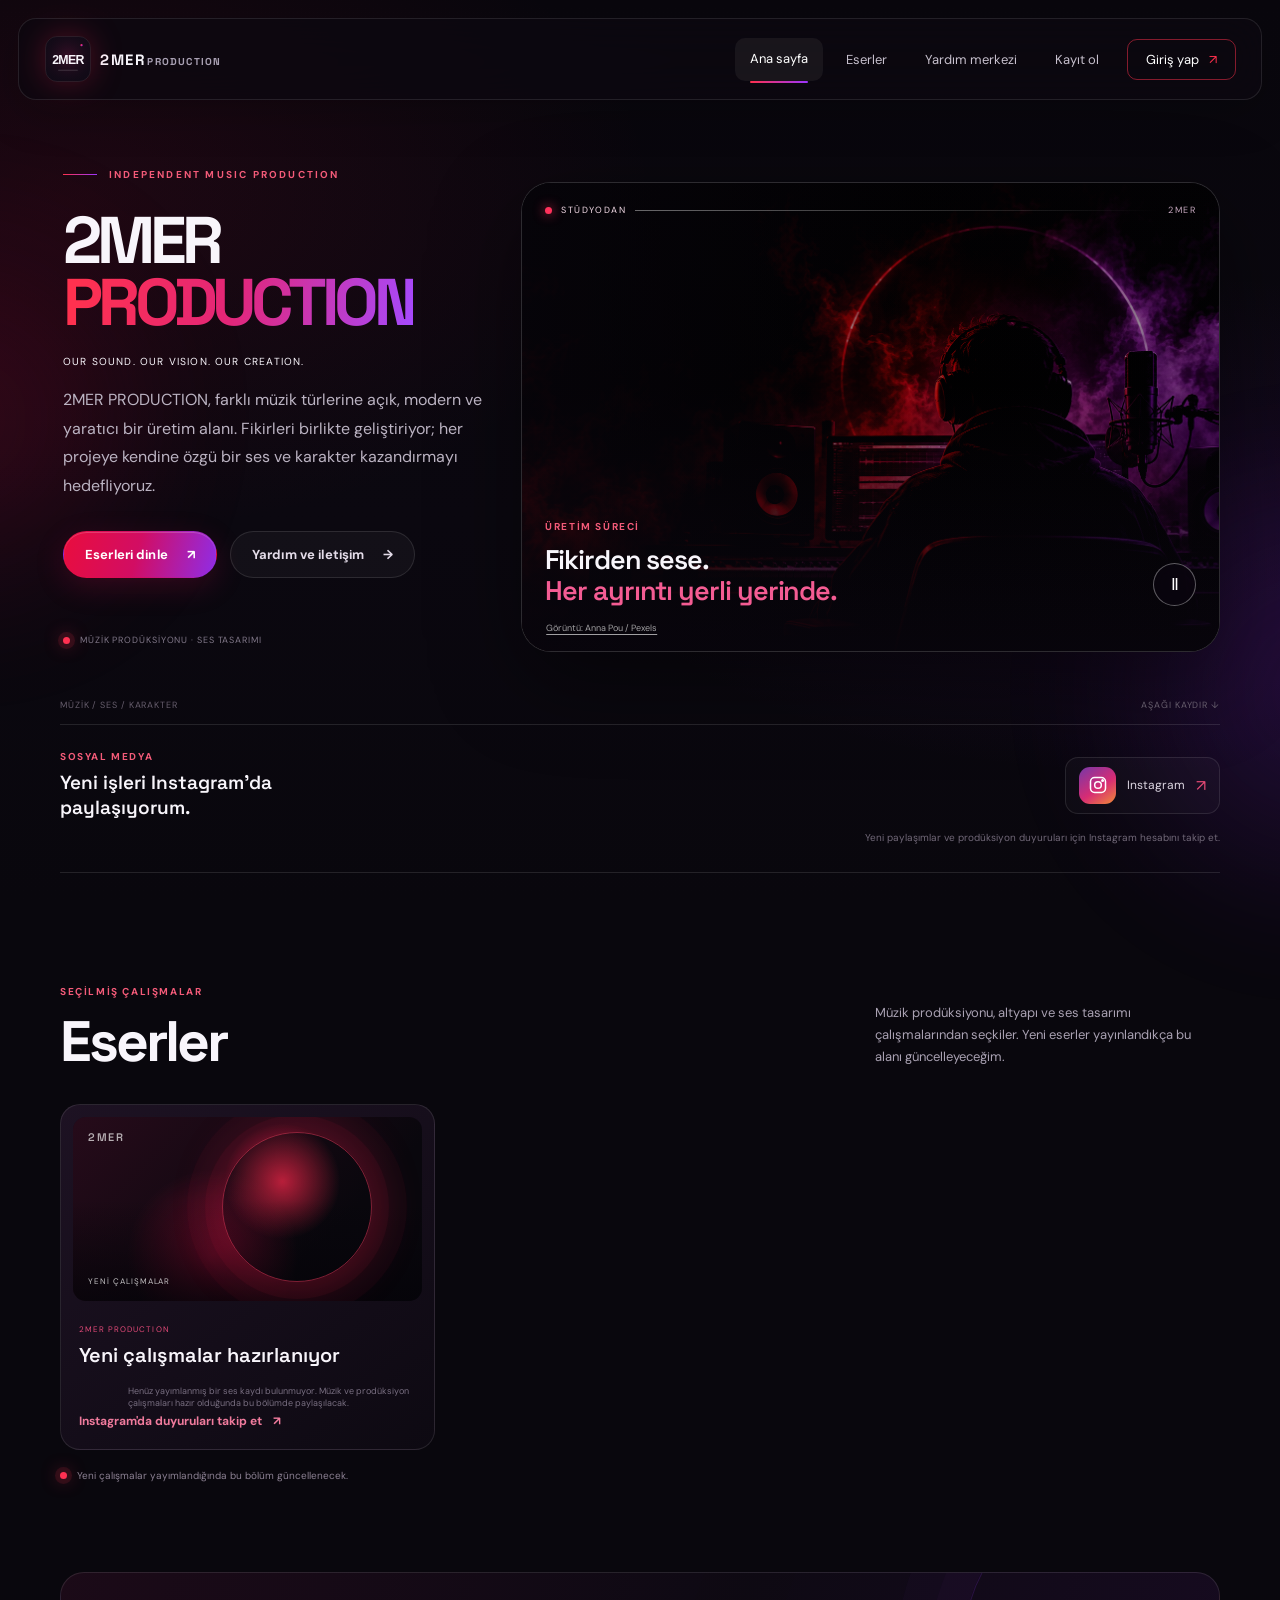
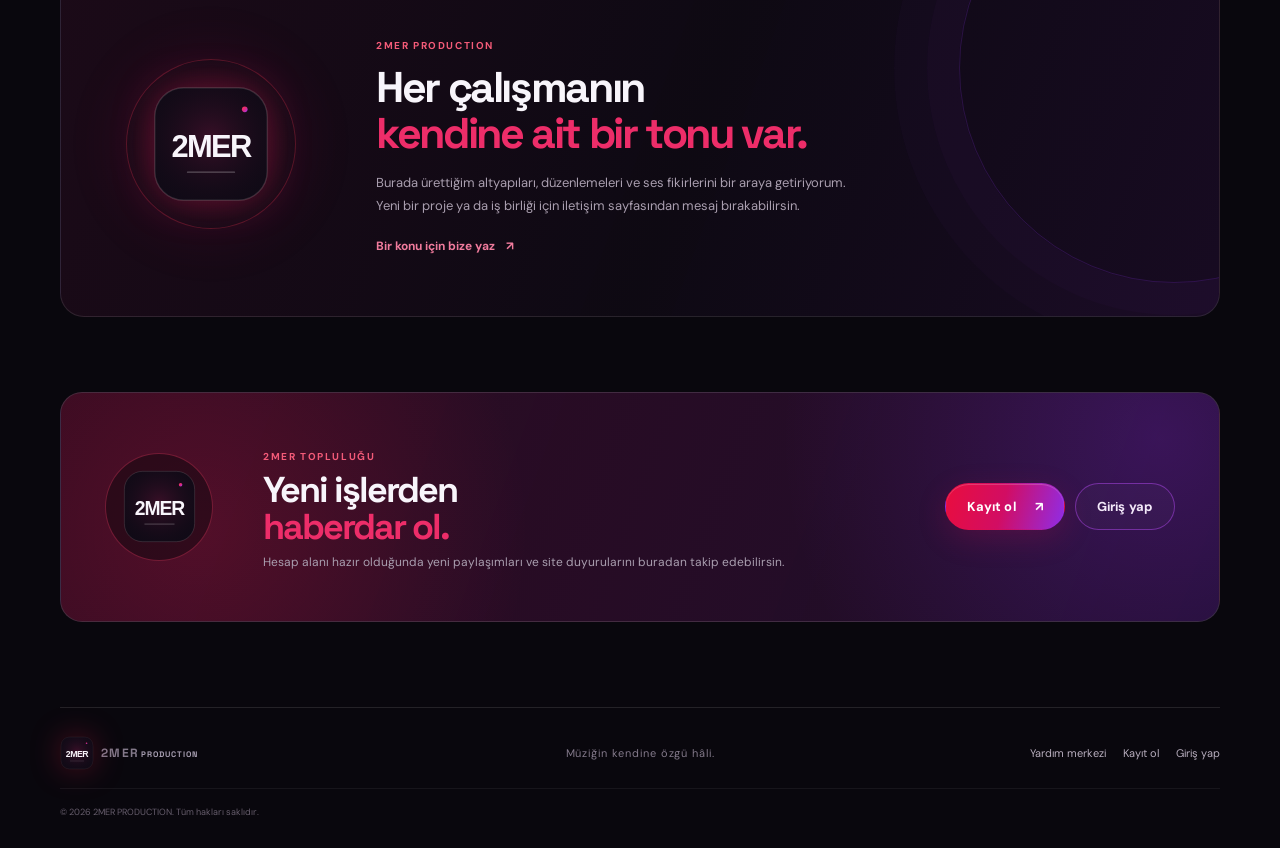
==== commit 191c19ae: "Add files via upload" ====
--- a/index.html
+++ b/index.html
@@ -4,15 +4,15 @@
   <meta charset="utf-8">
   <meta name="viewport" content="width=device-width, initial-scale=1">
   <meta name="theme-color" content="#09070d">
-  <meta name="description" content="2MER Production; bağımsız müzik prodüksiyonu, yaratıcı ses tasarımı ve farklı türlerde ortak müzik üretimine odaklanır. Our Sound. Our Vision. Our Creation.">
+  <meta name="description" content="2MER PRODUCTION; bağımsız müzik prodüksiyonu, yaratıcı ses tasarımı ve farklı türlerde ortak müzik üretimine odaklanır. Our Sound. Our Vision. Our Creation.">
   <meta name="robots" content="index,follow,max-image-preview:large">
-  <title>2MER Production | UR PRODUCER – Bağımsız Müzik Prodüksiyonu</title>
+  <title>2MER PRODUCTION | Bağımsız Müzik Prodüksiyonu ve Ses Tasarımı</title>
   <link rel="canonical" href="https://yavuzselimtalebeyurdu-gif.github.io/2MER-PRODUCTION/">
   <meta property="og:type" content="website">
   <meta property="og:locale" content="tr_TR">
-  <meta property="og:site_name" content="2MER Production">
-  <meta property="og:title" content="2MER Production | UR PRODUCER – Bağımsız Müzik Prodüksiyonu">
-  <meta property="og:description" content="2MER Production; bağımsız müzik prodüksiyonu, yaratıcı ses tasarımı ve farklı türlerde ortak müzik üretimine odaklanır. Our Sound. Our Vision. Our Creation.">
+  <meta property="og:site_name" content="2MER PRODUCTION">
+  <meta property="og:title" content="2MER PRODUCTION | Bağımsız Müzik Prodüksiyonu ve Ses Tasarımı">
+  <meta property="og:description" content="2MER PRODUCTION; bağımsız müzik prodüksiyonu, yaratıcı ses tasarımı ve farklı türlerde ortak müzik üretimine odaklanır. Our Sound. Our Vision. Our Creation.">
   <meta property="og:url" content="https://yavuzselimtalebeyurdu-gif.github.io/2MER-PRODUCTION/">
   <script type="application/ld+json">
 {
@@ -20,9 +20,9 @@
   "@type": "WebSite",
   "@id": "https://yavuzselimtalebeyurdu-gif.github.io/2MER-PRODUCTION/#website",
   "url": "https://yavuzselimtalebeyurdu-gif.github.io/2MER-PRODUCTION/",
-  "name": "2MER Production",
+  "name": "2MER PRODUCTION",
   "alternateName": "2MER",
-  "description": "2MER Production; bağımsız müzik prodüksiyonu, yaratıcı ses tasarımı ve farklı türlerde ortak müzik üretimine odaklanır. Our Sound. Our Vision. Our Creation.",
+  "description": "2MER PRODUCTION; bağımsız müzik prodüksiyonu, yaratıcı ses tasarımı ve farklı türlerde ortak müzik üretimine odaklanır. Our Sound. Our Vision. Our Creation.",
   "inLanguage": "tr-TR",
   "sameAs": [
     "https://www.instagram.com/2mer____/"
@@ -34,24 +34,14 @@
   <link rel="preconnect" href="https://fonts.gstatic.com" crossorigin>
   <link href="https://fonts.googleapis.com/css2?family=DM+Sans:wght@400;500;600;700&family=Space+Grotesk:wght@400;500;600;700&display=swap" rel="stylesheet">
   <link rel="stylesheet" href="style.css">
-  <style>
-    .hero-brand-line {
-      margin: -0.35rem 0 1.2rem;
-      color: rgba(255, 255, 255, 0.62);
-      font-family: "Space Grotesk", sans-serif;
-      font-size: clamp(0.66rem, 1.05vw, 0.84rem);
-      font-weight: 600;
-      letter-spacing: 0.16em;
-      line-height: 1.7;
-    }
-  </style>
+  <link rel="stylesheet" href="brand-fixes.css">
 </head>
 <body>
   <div class="ambient ambient-red"></div><div class="ambient ambient-purple"></div>
   <header class="site-header">
-  <a class="brand" href="./" aria-label="2mer Production ana sayfa">
-    <img src="brand-mark.svg" alt="2M amblemi">
-    <span class="brand-word">2MER <b>PRODUCTION</b></span>
+  <a class="brand" href="./" aria-label="2MER PRODUCTION ana sayfa">
+    <img src="brand-mark.svg" alt="2MER logosu">
+    <span class="brand-word"><span>2MER</span><b>PRODUCTION</b></span>
   </a>
   <button class="menu-toggle" type="button" aria-label="Menüyü aç" aria-expanded="false"><span></span><span></span></button>
   <nav class="main-nav" aria-label="Ana menü">
@@ -66,9 +56,9 @@
     <section class="hero wrap">
       <div class="hero-copy reveal">
         <div class="eyebrow"><span class="eyebrow-line"></span> INDEPENDENT MUSIC PRODUCTION</div>
-        <h1>UR<br><span>PRODUCER.</span></h1>
+        <h1>2MER<br><span>PRODUCTION</span></h1>
         <p class="hero-brand-line">OUR SOUND. OUR VISION. OUR CREATION.</p>
-        <p class="hero-lead">2MER Production, farklı müzik türlerine açık, modern ve yaratıcı bir üretim alanı. Fikirleri birlikte geliştiriyor; her projeye kendine özgü bir ses ve karakter kazandırmayı hedefliyoruz.</p>
+        <p class="hero-lead">2MER PRODUCTION, farklı müzik türlerine açık, modern ve yaratıcı bir üretim alanı. Fikirleri birlikte geliştiriyor; her projeye kendine özgü bir ses ve karakter kazandırmayı hedefliyoruz.</p>
         <div class="hero-actions">
           <a class="button button-primary" href="#eserler">Eserleri dinle <span>↗</span></a>
           <a class="button button-quiet" href="iletisim.html">Yardım ve iletişim <span>→</span></a>
@@ -80,7 +70,7 @@
           <source src="https://videos.pexels.com/video-files/8114981/8114981-uhd_3840_2160_24fps.mp4" type="video/mp4">
         </video>
         <div class="hero-video-shade"></div>
-        <div class="video-topline"><span class="video-live-dot"></span> STÜDYODAN <span class="video-topline-line"></span><span>2M</span></div>
+        <div class="video-topline"><span class="video-live-dot"></span> STÜDYODAN <span class="video-topline-line"></span><span>2MER</span></div>
         <div class="video-caption-panel">
           <div><span class="section-kicker">ÜRETİM SÜRECİ</span><h2>Fikirden sese.<br><em>Her ayrıntı yerli yerinde.</em></h2></div>
           <button class="video-toggle" type="button" data-video-toggle aria-label="Videoyu duraklat">Ⅱ</button>
@@ -90,10 +80,10 @@
       <div class="hero-bottom-line"><span>MÜZİK / SES / KARAKTER</span><span>AŞAĞI KAYDIR ↓</span></div>
     </section>
 
-    <section class="social-strip wrap reveal" aria-label="2MER Production sosyal medya hesabı">
+    <section class="social-strip wrap reveal" aria-label="2MER PRODUCTION sosyal medya hesabı">
   <div class="social-intro"><span class="section-kicker">SOSYAL MEDYA</span><strong>Yeni işleri Instagram'da paylaşıyorum.</strong></div>
   <div class="social-links social-links-square">
-    <a class="social-tile" href="https://www.instagram.com/2mer____/" target="_blank" rel="noopener noreferrer" aria-label="2MER Production Instagram hesabını aç"><span class="social-icon instagram"><svg viewBox="0 0 24 24" aria-hidden="true"><rect x="3" y="3" width="18" height="18" rx="5"/><circle cx="12" cy="12" r="4"/><circle cx="17.5" cy="6.5" r=".9" class="fill-dot"/></svg></span><span>Instagram</span><i>↗</i></a>
+    <a class="social-tile" href="https://www.instagram.com/2mer____/" target="_blank" rel="noopener noreferrer" aria-label="2MER PRODUCTION Instagram hesabını aç"><span class="social-icon instagram"><svg viewBox="0 0 24 24" aria-hidden="true"><rect x="3" y="3" width="18" height="18" rx="5"/><circle cx="12" cy="12" r="4"/><circle cx="17.5" cy="6.5" r=".9" class="fill-dot"/></svg></span><span>Instagram</span><i>↗</i></a>
   </div>
   <p class="social-note">Yeni paylaşımlar ve prodüksiyon duyuruları için Instagram hesabını takip et.</p>
 </section>
@@ -102,7 +92,7 @@
       <div class="section-heading reveal"><div><span class="section-kicker">SEÇİLMİŞ ÇALIŞMALAR</span><h2>Eserler</h2></div><p>Müzik prodüksiyonu, altyapı ve ses tasarımı çalışmalarından seçkiler. Yeni eserler yayınlandıkça bu alanı güncelleyeceğim.</p></div>
       <div class="beat-grid">
         <article class="beat-card reveal">
-          <div class="beat-art art-one"><span class="art-index">2M</span><div class="art-rings"></div><span class="art-label">YENİ ÇALIŞMALAR</span></div>
+          <div class="beat-art art-one"><span class="art-index">2MER</span><div class="art-rings"></div><span class="art-label">YENİ ÇALIŞMALAR</span></div>
           <div class="beat-info">
             <div class="beat-title-row">
               <div><span class="track-type">2MER PRODUCTION</span><h3>Yeni çalışmalar hazırlanıyor</h3></div>
@@ -116,15 +106,15 @@
     </section>
 
     <section class="manifesto wrap reveal">
-      <div class="manifesto-mark"><img src="brand-mark.svg" alt="2M amblemi"></div>
+      <div class="manifesto-mark"><img src="brand-mark.svg" alt="2MER logosu"></div>
       <div><span class="section-kicker">2MER PRODUCTION</span><h2>Her çalışmanın<br><em>kendine ait bir tonu var.</em></h2><p>Burada ürettiğim altyapıları, düzenlemeleri ve ses fikirlerini bir araya getiriyorum. Yeni bir proje ya da iş birliği için iletişim sayfasından mesaj bırakabilirsin.</p><a class="text-link" href="iletisim.html">Bir konu için bize yaz <span>↗</span></a></div>
       <div class="manifesto-orbit"></div>
     </section>
 
-    <section class="join-banner wrap reveal"><div class="join-glow"></div><div class="join-logo"><img src="brand-mark.svg" alt="2M amblemi"></div><div class="join-copy"><span class="section-kicker">2MER TOPLULUĞU</span><h2>Yeni işlerden<br><em>haberdar ol.</em></h2><p>Hesap alanı hazır olduğunda yeni paylaşımları ve site duyurularını buradan takip edebilirsin.</p></div><div class="join-actions"><a class="button button-primary" href="kayit.html">Kayıt ol <span>↗</span></a><a class="button button-outline" href="giris.html">Giriş yap</a></div></section>
+    <section class="join-banner wrap reveal"><div class="join-glow"></div><div class="join-logo"><img src="brand-mark.svg" alt="2MER logosu"></div><div class="join-copy"><span class="section-kicker">2MER TOPLULUĞU</span><h2>Yeni işlerden<br><em>haberdar ol.</em></h2><p>Hesap alanı hazır olduğunda yeni paylaşımları ve site duyurularını buradan takip edebilirsin.</p></div><div class="join-actions"><a class="button button-primary" href="kayit.html">Kayıt ol <span>↗</span></a><a class="button button-outline" href="giris.html">Giriş yap</a></div></section>
   </main>
-  <footer class="site-footer wrap"><a class="brand" href="./"><img src="brand-mark.svg" alt=""><span class="brand-word">2MER <b>PRODUCTION</b></span></a><p>Müziğin kendine özgü hâli.</p><div class="footer-links"><a href="iletisim.html">Yardım merkezi</a><a href="kayit.html">Kayıt ol</a><a href="giris.html">Giriş yap</a></div><small>© <span data-year></span> 2mer Production. Tüm hakları saklıdır.</small></footer>
+  <footer class="site-footer wrap"><a class="brand" href="./"><img src="brand-mark.svg" alt=""><span class="brand-word"><span>2MER</span><b>PRODUCTION</b></span></a><p>Müziğin kendine özgü hâli.</p><div class="footer-links"><a href="iletisim.html">Yardım merkezi</a><a href="kayit.html">Kayıt ol</a><a href="giris.html">Giriş yap</a></div><small>© <span data-year></span> 2MER PRODUCTION. Tüm hakları saklıdır.</small></footer>
   <div class="toast" role="status" aria-live="polite"></div>
   <script src="script.js"></script>
 </body>
-</html>
+</html>
--- a/brand-fixes.css
+++ b/brand-fixes.css
@@ -0,0 +1,89 @@
+/* 2MER PRODUCTION — shared brand alignment refinements */
+.brand {
+  gap: 8px;
+}
+
+.brand img {
+  display: block;
+  object-fit: contain;
+  object-position: center;
+  transform: none;
+  flex: 0 0 auto;
+}
+
+.brand-word {
+  letter-spacing: .105em;
+  white-space: nowrap;
+  display: inline-flex;
+  align-items: baseline;
+  gap: 2px;
+}
+
+.brand-word b {
+  margin-left: 0 !important;
+  letter-spacing: .12em;
+}
+
+.site-footer .brand {
+  gap: 7px;
+}
+
+/* Keep the supporting slogan comfortably inside the text column. */
+.hero-copy {
+  min-width: 0;
+}
+
+.hero h1 {
+  font-size: clamp(48px, 5.7vw, 66px);
+  letter-spacing: -.078em;
+  overflow-wrap: normal;
+}
+
+.hero-brand-line {
+  display: block;
+  max-width: 100%;
+  margin: .05rem 0 1rem;
+  font-size: clamp(.60rem, .80vw, .72rem);
+  line-height: 1.45;
+  letter-spacing: .115em;
+  overflow-wrap: normal;
+  text-wrap: balance;
+}
+
+@media (max-width: 940px) {
+  .hero h1 {
+    font-size: clamp(54px, 7.4vw, 76px);
+  }
+  .hero-brand-line {
+    max-width: 100%;
+    font-size: clamp(.64rem, 1.15vw, .76rem);
+    letter-spacing: .12em;
+  }
+}
+
+@media (max-width: 700px) {
+  .brand {
+    gap: 7px;
+  }
+  .brand-word {
+    font-size: 12px;
+    letter-spacing: .08em;
+    gap: 1px;
+  }
+  .brand-word b {
+    font-size: 8px;
+    letter-spacing: .09em;
+  }
+  .hero h1 {
+    font-size: clamp(43px, 11vw, 58px);
+    letter-spacing: -.07em;
+  }
+  .hero-brand-line {
+    max-width: 100%;
+    margin: 0 0 .9rem;
+    font-size: clamp(.55rem, 2.55vw, .68rem);
+    line-height: 1.4;
+    letter-spacing: .075em;
+    text-wrap: pretty;
+  }
+}
